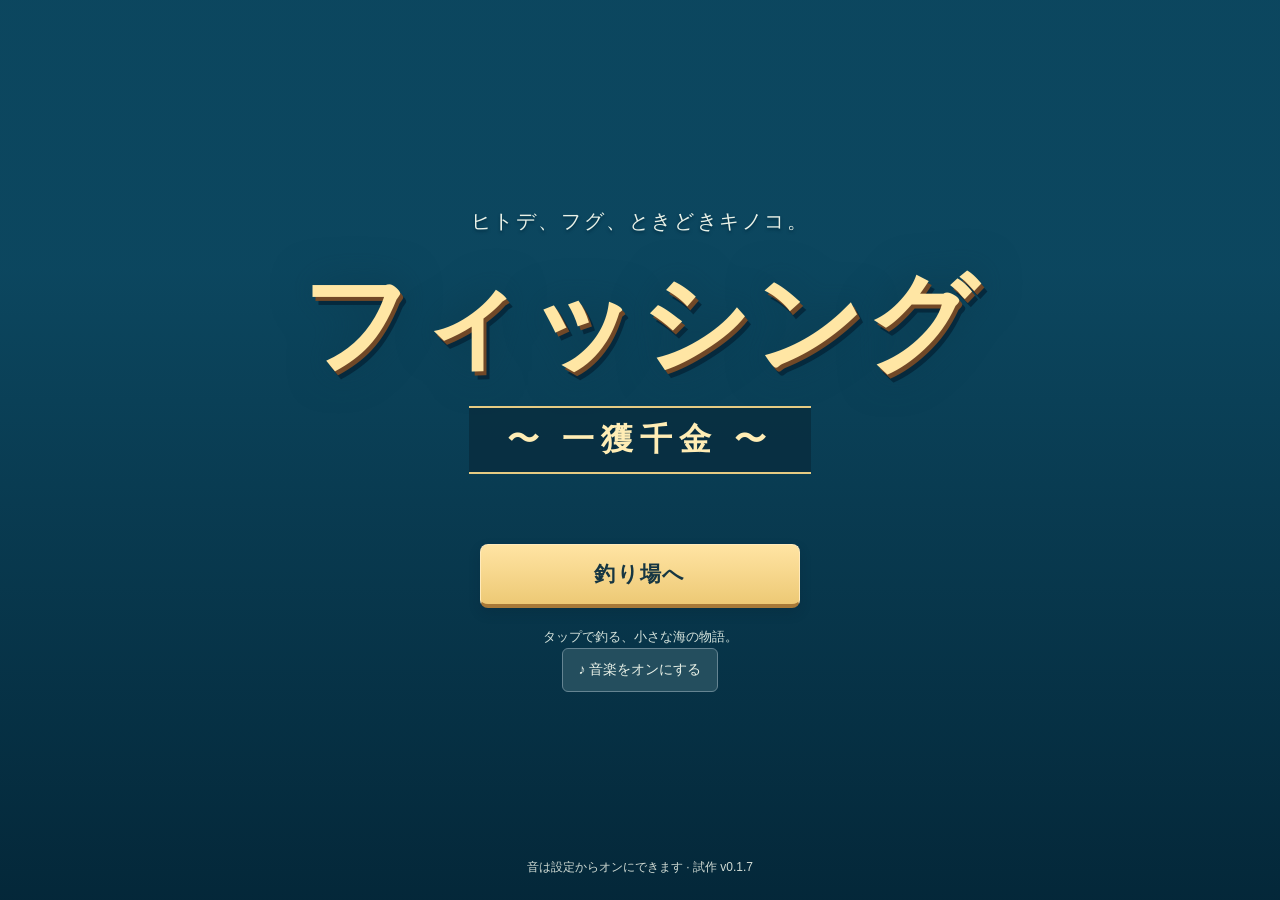
==== index.html @ eb76d80a "Add files via upload" ====
<!doctype html>
<html lang="ja"><head><meta charset="utf-8"><meta name="viewport" content="width=device-width, initial-scale=1, viewport-fit=cover"><meta name="theme-color" content="#082f42"><meta name="description" content="ヒトデ、フグ、ときどきキノコ。隣のおじさんと一獲千金を目指す、のんびりシュールな釣りゲーム。"><title>フィッシング ～一獲千金～</title><link rel="icon" type="image/svg+xml" href="data:image/svg+xml,%3Csvg xmlns='http://www.w3.org/2000/svg' viewBox='0 0 32 32'%3E%3Crect width='32' height='32' rx='7' fill='%23082f42'/%3E%3Cpath d='M16 4v24' stroke='%23fff3ce' stroke-width='2'/%3E%3Ccircle cx='16' cy='16' r='9' fill='%23fff3ce'/%3E%3Cpath d='M7 16a9 9 0 0118 0' fill='%23e86b42'/%3E%3C/svg%3E"><link rel="stylesheet" href="style.css"></head>
<body>
<main class="game">
<header class="topbar"><a class="brand" href="#" id="home" aria-label="タイトルへ">フィッシング <span>〜一獲千金〜</span></a><div class="toptools"><span id="money" class="money">50 <small>G</small></span><button id="sound" class="iconbtn" aria-label="音をオンにする" title="音">♪</button><button id="settings" class="iconbtn" aria-label="設定">⚙</button></div></header>
<div class="gamebody">
<section class="seaside" aria-label="釣り場">
<div class="scene" id="scene">
<img class="harbor" src="assets/harbor.png" alt="穏やかな海と、木の桟橋がある釣り場" fetchpriority="high">
<div class="scene-top"><span class="location">波止場の昼下がり</span><span class="day" id="casts">0 投目</span></div>
<img id="neighbor" class="actor neighbor" alt="隣のおじさん" hidden><img id="player" class="actor player" alt="あなた" hidden>
<svg class="fishing-line" viewBox="0 0 1000 667" aria-hidden="true"><path d="M354 260 Q440 208 557 241" fill="none" stroke="#6b431e" stroke-width="4"/><path id="line" d="M557 241 Q580 340 665 388" fill="none" stroke="#edf4d9" stroke-width="1.3" opacity=".8"/></svg>
<img id="bobber" class="bobber" alt="ウキ" hidden><div id="ripple" class="ripple"></div>
<div class="scene-caption" id="caption">今日も、何かが釣れる。</div>
<div class="black-event" id="black-event" hidden><p>…………</p><img id="black-fish" alt="威圧する黒鯛"><strong>すみません。全部、返します。</strong></div>
</div>
<div class="log-strip"><span class="dot"></span><span id="log" role="status" aria-live="polite">釣り場へようこそ。</span></div>
</section>
<section class="console">
<div class="goal"><div><span class="eyebrow" id="goal-eyebrow">今日のねらい</span><h1 id="goal-title">いつか、謎の金塊。</h1></div><span class="goal-icon" aria-hidden="true">✦</span></div>
<div class="playbox">
<div class="play-info"><span id="phase-label">のんびり、糸を垂らそう。</span><span id="tutorial-badge" class="badge">練習 1 / 3</span></div>
<div class="meter" id="meter" hidden><div id="safe-zone" class="safe-zone"></div><span id="needle" class="needle"></span><span class="meter-label">この帯でタップ</span></div>
<button id="fish" class="fish-btn" disabled>準備中…</button>
<div class="bait-row"><label for="bait">餌</label><select id="bait"><option value="base">基本の餌 · 無料</option><option id="rare-bait-option" value="rare">珍味の餌 · 0個</option></select><span id="rod-label">初心者の竿</span></div>
</div>
<nav class="actions" aria-label="釣り場のメニュー"><button id="talk"><span class="nav-icon">•••</span><span>話す</span><i id="talk-dot" hidden></i></button><button id="shop"><span class="nav-icon">⇄</span><span>売る・買う</span><i id="gold-dot" hidden></i></button><button id="book"><span class="nav-icon">▤</span><span>図鑑 <small id="book-count">0/8</small></span></button></nav>
<div class="friend"><div><span>隣のおじさん</span><strong id="friend-label">顔見知り</strong></div><div class="friend-track"><span id="friend-fill"></span></div><p id="friend-hint">まずは、挨拶してみよう。</p></div>
<div class="pocket"><div><span>手元の釣果</span><strong id="pocket-value">0 G</strong></div><p id="pocket-list">まだ空っぽ。最初の一投を。</p></div>
<footer><span>釣れたら、こまめに売ろう。</span><span id="save-note">この端末に自動保存</span></footer>
</section>
</div>
</main>
<section id="title-screen" class="title-screen"><div class="title-sky"></div><div class="title-content"><p class="title-kicker">ヒトデ、フグ、ときどきキノコ。</p><h2>フィッシング</h2><p class="title-sub">〜 一獲千金 〜</p><div class="title-start"><button id="start" class="fish-btn" disabled>釣り場を準備しています…</button><p>タップで釣る、小さな海の物語。</p><button type="button" id="title-sound" class="small-btn">♪ 音楽をオンにする</button><p id="startup-error" class="startup-error" hidden role="alert"></p></div></div><span class="title-foot">音は設定からオンにできます · 試作 v0.1.7</span></section>
<dialog id="modal"><div class="modal-head"><h2 id="modal-title"></h2><button id="close-modal" class="iconbtn" aria-label="閉じる">×</button></div><div id="modal-body"></div></dialog>
<section id="ending" class="ending" hidden><div class="ending-main"><img id="ending-fish" alt="不思議な魚の横顔"><p>こんな げーむに まじに<br>なっちゃって どうするの</p></div><div class="ending-actions"><small>一獲千金、達成。</small><button id="end-back" class="fish-btn">釣り場にもどる</button><button id="end-title" class="text-button">タイトルへ</button></div></section>
<div id="toast" class="toast" role="status" hidden></div>
<script type="module" src="game-v7.mjs"></script>
</body></html>
---- style.css ----
:root{color-scheme:dark;--ink:#eaf2e8;--muted:#9ab9bf;--sea:#082f42;--deep:#062333;--gold:#f4d785;--line:#426472;--coral:#fbba65;font-family:"Hiragino Kaku Gothic ProN","Yu Gothic",Meiryo,sans-serif;font-size:16px;background:#041d2b;color:var(--ink)}*{box-sizing:border-box}body{margin:0;min-height:100dvh;background:radial-gradient(ellipse at 50% 0,#174b60,#041d2b 75%)}button,select,input{font:inherit}button,select{touch-action:manipulation}button{cursor:pointer;border:0;color:inherit}button:disabled{cursor:default;opacity:.55}button:focus-visible,a:focus-visible,select:focus-visible{outline:3px solid #fbdb87;outline-offset:4px}button:hover:not(:disabled){filter:brightness(1.08)}[hidden]{display:none!important}h1,h2,p{margin:0}img{max-width:100%}.game{max-width:1280px;margin:0 auto;padding:0 24px}.topbar{height:86px;display:flex;align-items:center;justify-content:space-between;border-bottom:1px solid #3b5865;gap:12px}.brand{text-decoration:none;color:var(--gold);font-weight:900;font-size:21px;letter-spacing:.06em}.brand span{font-size:14px;color:var(--muted);margin-left:12px}.toptools{display:flex;align-items:center;gap:8px}.money{font-variant-numeric:tabular-nums;font-weight:800;font-size:24px;color:#ffe4a0;white-space:nowrap;margin-right:12px}.money small{font-size:14px;color:var(--muted)}.iconbtn{background:transparent;min-width:44px;min-height:44px;border:1px solid #41616e;border-radius:8px;font-size:23px;display:grid;place-items:center}.iconbtn[aria-pressed=true]{color:var(--gold);border-color:var(--gold)}.gamebody{display:grid;grid-template-columns:minmax(0,1.5fr) minmax(330px,1fr);gap:32px;margin:36px 0}.seaside{align-self:start;position:sticky;top:24px}.scene{position:relative;aspect-ratio:3/2;overflow:hidden;border-radius:12px;border:1px solid #568697;background:#167b9d;isolation:isolate}.harbor{width:100%;height:100%;object-fit:cover;display:block;image-rendering:pixelated}.scene-top{position:absolute;top:16px;left:16px;right:16px;display:flex;justify-content:space-between;align-items:center;gap:8px;font-size:13px;color:#f6fcf4}.location,.day{padding:8px 12px;background:#073047a8;border-radius:4px;backdrop-filter:blur(5px)}.actor{position:absolute;object-fit:contain;image-rendering:pixelated;z-index:3;height:28%;width:16%;bottom:45%;filter:drop-shadow(1px 3px 0 #10354260)}.neighbor{left:17%;height:27%;bottom:45%}.player{left:28.5%}.fishing-line{position:absolute;inset:0;width:100%;height:100%;z-index:4;pointer-events:none}.bobber{position:absolute;width:2.5%;height:9%;object-fit:contain;left:65.4%;top:54%;z-index:5;image-rendering:pixelated;animation:bob 2.3s ease-in-out infinite}.ripple{position:absolute;left:64.8%;top:62%;width:4%;height:1.4%;border:1px solid #c6f5ea;border-radius:50%;opacity:.8;animation:ripple 2.3s ease-in-out infinite}.scene-caption{position:absolute;bottom:20px;left:50%;transform:translateX(-50%);background:#062b3eac;border:1px solid #c1e1dd50;box-shadow:0 2px 14px #07324440;padding:9px 15px;max-width:92%;white-space:nowrap;border-radius:4px;color:#fffbe7;font-size:14px}.log-strip{display:flex;align-items:center;gap:9px;padding:16px 3px;min-height:54px;color:#bad3d3;font-size:14px;line-height:1.6}.dot{width:5px;height:5px;border-radius:50%;background:var(--gold);flex-shrink:0}.console{min-width:0}.goal{display:flex;align-items:center;justify-content:space-between;margin-bottom:24px}.eyebrow{font-size:12px;letter-spacing:.12em;color:var(--muted)}h1{font-size:26px;line-height:1.5;margin-top:7px;letter-spacing:.03em}.goal-icon{font-size:40px;color:var(--gold);margin-right:6px}.playbox{padding:20px;border:1px solid var(--line);background:#0b3547;border-radius:12px}.play-info{display:flex;justify-content:space-between;align-items:center;gap:6px;margin-bottom:14px;font-size:14px;min-height:25px}.badge{font-size:12px;padding:4px 6px;background:#46615c;color:#faf0c9;border-radius:4px;white-space:nowrap}.fish-btn{width:100%;min-height:64px;padding:12px 18px;color:#163642;background:linear-gradient(#ffe4a3,#edc975);font-weight:900;font-size:21px;border:1px solid #ffeabc;border-bottom:4px solid #a77938;border-radius:8px;letter-spacing:.06em;box-shadow:0 5px 12px #011b2930}.fish-btn:active:not(:disabled){transform:translateY(2px);border-bottom-width:2px}.fish-btn.bite{animation:flash .45s ease-in-out infinite}.bait-row{display:flex;align-items:center;gap:8px;margin-top:14px;color:var(--muted);font-size:12px;flex-wrap:wrap}.bait-row label{font-size:14px}.bait-row select{max-width:100%;flex:1;color:var(--ink);font-size:14px;background:#082b3c;border:1px solid #567482;border-radius:4px;min-height:36px;padding:3px 5px}.bait-row>span{width:100%;text-align:right}.actions{display:grid;grid-template-columns:repeat(3,1fr);gap:10px;margin:16px 0 26px}.actions button{position:relative;background:#103b4e;border:1px solid #3b6071;border-radius:8px;min-height:81px;display:flex;flex-direction:column;align-items:center;justify-content:center;gap:6px;font-size:14px}.nav-icon{font-size:23px;line-height:1;color:#e8d693;height:23px}.actions small{font-size:12px;color:#c4d6d4}.actions i{position:absolute;top:9px;right:9px;width:7px;height:7px;border-radius:50%;background:#ffd680;box-shadow:0 0 9px #ffe07780}.friend>div:first-child,.pocket>div{display:flex;justify-content:space-between;gap:10px;font-size:14px}.friend strong{color:#f0d995;font-weight:500}.friend-track{height:4px;margin-top:12px;background:#244956;border-radius:3px;overflow:hidden}.friend-track span{height:100%;display:block;background:#d4bf7b;transition:width .5s}.friend p{margin-top:9px;color:var(--muted);font-size:13px;line-height:1.6}.pocket{border-top:1px solid #355563;margin-top:23px;padding-top:18px}.pocket strong{color:var(--gold)}.pocket p{color:var(--muted);font-size:14px;margin-top:9px;line-height:1.8}footer{display:flex;flex-direction:column;gap:6px;color:#91abb3;font-size:12px;line-height:1.5;margin-top:28px}.meter{height:50px;position:relative;background:#071e2d;border:1px solid #66838d;border-radius:5px;overflow:hidden;margin-bottom:12px}.safe-zone{position:absolute;height:100%;background:#66a79a;border-left:2px solid #b9edcd;border-right:2px solid #b9edcd}.needle{position:absolute;left:0;top:0;bottom:0;width:5px;background:#fff1c0;box-shadow:0 0 7px #fff9c5}.meter-label{position:absolute;inset:0;display:grid;place-items:center;color:#062c33;font-size:12px;pointer-events:none}.title-screen{position:fixed;inset:0;background:#0d4c65;z-index:20;display:grid;place-items:center;overflow:auto;min-height:100dvh}.title-sky{position:absolute;inset:0;background:linear-gradient(180deg,#04243924 30%,#032435e8 100%),url('assets/harbor.png') center/cover}.title-content{position:relative;text-align:center;max-width:90%;padding:40px 0}.title-kicker{font-size:clamp(14px,2.5vw,20px);text-shadow:0 2px 3px #002f44;letter-spacing:.13em}.title-content h2{font-weight:1000;font-size:clamp(42px,9vw,108px);letter-spacing:.02em;line-height:1.4;margin-top:12px;color:#ffe6a4;text-shadow:3px 4px 0 #714827,6px 8px 0 #05293d,0 0 40px #0b3a4e}.title-sub{display:inline-block;background:#082c3ecc;color:#ffedb5;border-top:2px solid #e6cb83;border-bottom:2px solid #e6cb83;padding:10px 38px;font-weight:800;font-size:clamp(19px,3.5vw,32px);letter-spacing:.22em;margin-top:8px}.title-start{max-width:320px;margin:70px auto 0}.title-start p{font-size:13px;color:#d5e3dc;margin-top:17px;line-height:1.8}.title-foot{position:absolute;bottom:24px;font-size:12px;color:#d2dcd5}.black-event{position:absolute;inset:0;background:#01090ce8;z-index:8;display:flex;align-items:center;justify-content:center;flex-direction:column;padding:20px}.black-event p{font-size:25px;letter-spacing:.3em;color:#f2d19b}.black-event img{width:70%;max-height:55%;object-fit:contain;image-rendering:pixelated;filter:drop-shadow(0 0 20px #b835282f)}.black-event strong{font-size:clamp(12px,2vw,18px);font-weight:400;margin-top:10px;color:#e3dec8}dialog{width:min(640px,calc(100% - 24px));max-height:88dvh;max-height:88vh;border:1px solid #71909b;border-radius:14px;background:#092e40;color:var(--ink);padding:24px;box-shadow:0 24px 120px #000a;overscroll-behavior:contain}dialog::backdrop{background:#011624b8;backdrop-filter:blur(5px)}.modal-head{display:flex;justify-content:space-between;align-items:center;gap:14px;margin-bottom:20px}.modal-head h2{font-size:21px}.modal-head .iconbtn{border:0;font-size:28px}.modal-desc{color:var(--muted);font-size:14px;line-height:1.8;margin-bottom:20px}.dialogue{display:flex;gap:20px;align-items:center;min-height:160px}.dialogue img{width:90px;max-height:140px;object-fit:contain;image-rendering:pixelated}.dialogue .speech{flex:1}.speaker{color:var(--gold);font-size:14px;margin-bottom:12px}.words{font-size:20px;line-height:1.9}.dialogue-footer{display:flex;justify-content:space-between;align-items:center;gap:12px;margin-top:25px}.dialogue-footer small{color:var(--muted);font-size:13px}.small-btn{background:#244e5e;border:1px solid #658492;border-radius:6px;min-height:44px;padding:9px 16px;font-size:14px}.small-btn.gold{color:#092c3b;background:var(--gold);border-color:var(--gold);font-weight:800}.small-btn.danger{border-color:#d17e6d;color:#ffc5a6}.result{text-align:center}.result img{width:145px;height:145px;object-fit:contain;image-rendering:pixelated;display:block;margin:0 auto 12px}.result h3{font-size:25px;color:var(--gold);margin:8px 0}.result p{font-size:15px;line-height:1.8;color:#bfd2d1;margin-bottom:20px}.result .price{font-size:18px;color:var(--gold)}.new-mark{display:inline-block;color:#092e40;background:#a5d9c9;padding:3px 10px;border-radius:3px;font-size:12px}.row-buttons{display:flex;gap:10px;margin-top:18px}.row-buttons>*{flex:1}.row-buttons .fish-btn{font-size:16px;min-height:48px}.tabbar{display:flex;gap:8px;border-bottom:1px solid #426170;margin-bottom:16px;padding-bottom:12px}.tabbar button{background:#21495a;padding:10px 20px;border-radius:5px;font-size:14px}.tabbar button.active{background:var(--gold);color:#0c3443}.item-row{display:flex;align-items:center;gap:12px;border-bottom:1px solid #2c5060;padding:12px 0;flex-wrap:wrap}.item-row img{width:52px;height:52px;object-fit:contain;image-rendering:pixelated}.item-info{flex:1;min-width:100px}.item-info strong{font-size:15px;display:block}.item-info small{display:block;margin-top:5px;color:var(--muted);font-size:12px}.item-row select{background:#163c4b;border:1px solid #6c8590;padding:8px;color:var(--ink);border-radius:4px;max-width:65px}.empty{padding:35px 10px;text-align:center;color:var(--muted);line-height:1.8}.section-label{font-size:14px;color:var(--gold);margin:25px 0 8px}.book-grid{display:grid;grid-template-columns:repeat(2,1fr);gap:12px}.book-card{padding:15px;background:#103949;border:1px solid #3c6472;border-radius:9px;min-width:0}.book-card img{display:block;width:80px;height:80px;object-fit:contain;image-rendering:pixelated;margin:0 auto 12px}.book-card.locked img{filter:brightness(0);opacity:.5}.book-card h3{font-size:15px;margin:0 0 6px;color:#eee2b9}.book-card p{font-size:13px;color:#adc7c9;line-height:1.75}.book-card small{font-size:12px;color:#a0bbc0;display:block;margin-top:8px}.setting-row{display:flex;align-items:center;justify-content:space-between;gap:16px;margin:22px 0}.setting-row label{font-size:16px;line-height:1.6}.setting-row small{display:block;color:var(--muted);font-size:13px;margin-top:5px}.setting-row input{width:23px;height:23px;accent-color:#e7cb7f}.ending{position:fixed;inset:0;background:#000;z-index:40;padding:32px;display:flex;flex-direction:column;align-items:center;justify-content:center;gap:65px}.ending-main{width:min(700px,100%)}.ending-main img{width:140px;height:140px;object-fit:contain;image-rendering:pixelated;margin-bottom:30px}.ending-main p{border:4px solid #e7d18a;color:#e7d18a;font-family:monospace;font-size:clamp(17px,3.4vw,31px);line-height:1.75;padding:20px 24px;box-shadow:0 0 0 2px #564d30;letter-spacing:.03em}.ending-actions{width:min(290px,100%);text-align:center}.ending-actions small{display:block;color:#9e946e;margin-bottom:18px;font-size:14px}.text-button{background:none;color:var(--muted);padding:15px;font-size:14px}.toast{position:fixed;bottom:25px;left:50%;transform:translateX(-50%);width:max-content;max-width:90%;background:#f5e3b4;color:#123747;box-shadow:0 8px 40px #0005;padding:14px 20px;border-radius:7px;z-index:60;font-size:14px;text-align:center;line-height:1.7}.reduce-motion *{animation:none!important;transition:none!important}.bite-scene .bobber{animation:bite .2s infinite}.bite-scene .ripple{border-width:2px;transform:scale(1.5)}@keyframes bob{50%{transform:translateY(3px)}}@keyframes ripple{50%{transform:scaleX(1.3);opacity:.4}}@keyframes bite{50%{transform:translateY(8px)}}@keyframes flash{50%{background:#ffe8af;box-shadow:0 0 20px #ffe19355}}
@media(min-width:1400px){.game{padding-top:30px}.gamebody{margin-top:50px}.console{padding:0 12px}}
@media(max-width:850px){.game{padding:0 16px;max-width:660px}.topbar{height:68px}.brand{font-size:18px}.brand span{display:none}.money{font-size:21px;margin-right:2px}.toptools{gap:5px}.iconbtn{min-width:40px;min-height:40px}.gamebody{display:block;margin:16px 0 25px}.seaside{position:relative;top:auto}.scene{border-radius:9px}.scene-top{top:10px;left:10px;right:10px;font-size:12px}.location,.day{padding:5px 8px}.scene-caption{bottom:12px;font-size:12px;padding:6px 10px}.log-strip{padding:10px 2px;min-height:46px;font-size:13px}.goal{margin:8px 0 16px}.eyebrow{font-size:12px}h1{font-size:22px;margin-top:3px}.goal-icon{font-size:31px}.playbox{padding:16px}.actions{margin-bottom:23px}.friend p{font-size:13px}.title-start{margin-top:70px}.title-content h2{font-size:clamp(35px,10vw,70px)}dialog{padding:20px}.words{font-size:18px}.dialogue{gap:13px}.dialogue img{width:65px}.ending{padding:25px;gap:45px}.ending-main p{padding:17px 15px}.title-foot{bottom:20px}.pocket{margin-top:20px}footer{margin-top:22px}}
@media(prefers-reduced-motion:reduce){*{animation:none!important;transition:none!important}}

.startup-error{white-space:pre-wrap;overflow-wrap:anywhere;background:#391c19;color:#ffdfc9!important;padding:12px;border:1px solid #d79979;border-radius:5px;text-align:left;font-size:13px!important;}

.dialogue-portraits{width:90px;flex-shrink:0}.dialogue-portraits img{display:block;width:100%;height:140px;object-fit:contain}@media(max-width:850px){.dialogue-portraits{width:65px}}
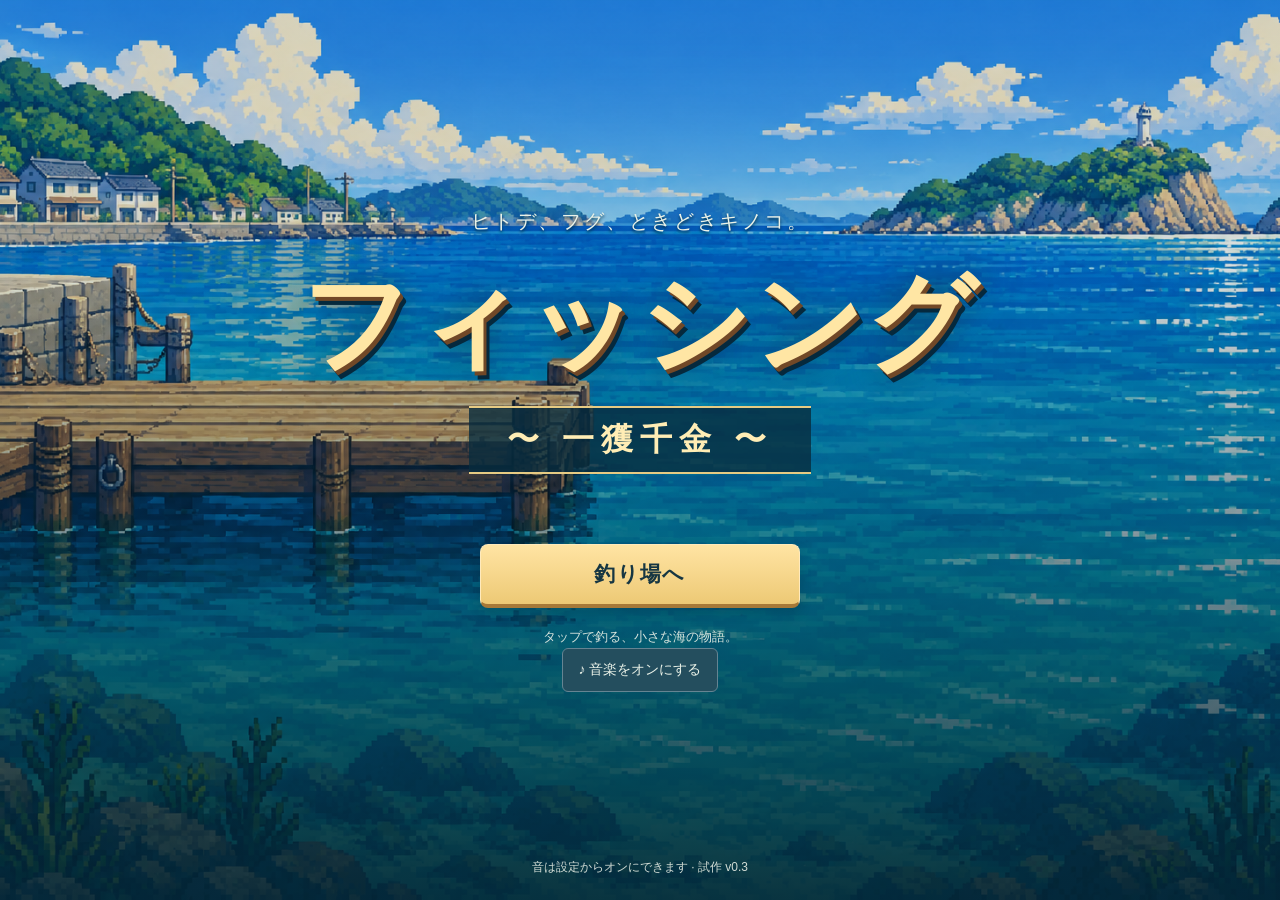
==== commit 04e93c69: "Add files via upload" ====
--- a/index.html
+++ b/index.html
@@ -6,7 +6,7 @@
 <div class="gamebody">
 <section class="seaside" aria-label="釣り場">
 <div class="scene" id="scene">
-<img class="harbor" src="assets/harbor.png" alt="穏やかな海と、木の桟橋がある釣り場" fetchpriority="high">
+<img class="harbor" src="harbor.png" alt="穏やかな海と、木の桟橋がある釣り場" fetchpriority="high">
 <div class="scene-top"><span class="location">波止場の昼下がり</span><span class="day" id="casts">0 投目</span></div>
 <img id="neighbor" class="actor neighbor" alt="隣のおじさん" hidden><img id="player" class="actor player" alt="あなた" hidden>
 <svg class="fishing-line" viewBox="0 0 1000 667" aria-hidden="true"><path d="M354 260 Q440 208 557 241" fill="none" stroke="#6b431e" stroke-width="4"/><path id="line" d="M557 241 Q580 340 665 388" fill="none" stroke="#edf4d9" stroke-width="1.3" opacity=".8"/></svg>
@@ -20,18 +20,19 @@
 <div class="goal"><div><span class="eyebrow" id="goal-eyebrow">今日のねらい</span><h1 id="goal-title">いつか、謎の金塊。</h1></div><span class="goal-icon" aria-hidden="true">✦</span></div>
 <div class="playbox">
 <div class="play-info"><span id="phase-label">のんびり、糸を垂らそう。</span><span id="tutorial-badge" class="badge">練習 1 / 3</span></div>
-<div class="meter" id="meter" hidden><div id="safe-zone" class="safe-zone"></div><span id="needle" class="needle"></span><span class="meter-label">この帯でタップ</span></div>
+<div class="meter" id="meter" hidden><div id="safe-zone" class="safe-zone"></div><div class="crit-zone" aria-hidden="true"></div><span id="needle" class="needle"></span><span class="meter-label">金色ならセンタービタ</span></div>
 <button id="fish" class="fish-btn" disabled>準備中…</button>
 <div class="bait-row"><label for="bait">餌</label><select id="bait"><option value="base">基本の餌 · 無料</option><option id="rare-bait-option" value="rare">珍味の餌 · 0個</option></select><span id="rod-label">初心者の竿</span></div>
 </div>
-<nav class="actions" aria-label="釣り場のメニュー"><button id="talk"><span class="nav-icon">•••</span><span>話す</span><i id="talk-dot" hidden></i></button><button id="shop"><span class="nav-icon">⇄</span><span>売る・買う</span><i id="gold-dot" hidden></i></button><button id="book"><span class="nav-icon">▤</span><span>図鑑 <small id="book-count">0/8</small></span></button></nav>
+<nav class="actions" aria-label="釣り場のメニュー"><button id="talk"><span class="nav-icon">•••</span><span>話す</span><i id="talk-dot" hidden></i></button><button id="shop"><span class="nav-icon">⇄</span><span>売る・買う</span><i id="gold-dot" hidden></i></button><button id="book"><span class="nav-icon">▤</span><span>図鑑 <small id="book-count">0/8</small></span></button><button id="port"><span class="nav-icon">拳</span><span>港の街</span></button></nav>
 <div class="friend"><div><span>隣のおじさん</span><strong id="friend-label">顔見知り</strong></div><div class="friend-track"><span id="friend-fill"></span></div><p id="friend-hint">まずは、挨拶してみよう。</p></div>
 <div class="pocket"><div><span>手元の釣果</span><strong id="pocket-value">0 G</strong></div><p id="pocket-list">まだ空っぽ。最初の一投を。</p></div>
 <footer><span>釣れたら、こまめに売ろう。</span><span id="save-note">この端末に自動保存</span></footer>
 </section>
 </div>
 </main>
-<section id="title-screen" class="title-screen"><div class="title-sky"></div><div class="title-content"><p class="title-kicker">ヒトデ、フグ、ときどきキノコ。</p><h2>フィッシング</h2><p class="title-sub">〜 一獲千金 〜</p><div class="title-start"><button id="start" class="fish-btn" disabled>釣り場を準備しています…</button><p>タップで釣る、小さな海の物語。</p><button type="button" id="title-sound" class="small-btn">♪ 音楽をオンにする</button><p id="startup-error" class="startup-error" hidden role="alert"></p></div></div><span class="title-foot">音は設定からオンにできます · 試作 v0.1.7</span></section>
+<section id="title-screen" class="title-screen"><div class="title-sky"></div><div class="title-content"><p class="title-kicker">ヒトデ、フグ、ときどきキノコ。</p><h2>フィッシング</h2><p class="title-sub">〜 一獲千金 〜</p><div class="title-start"><button id="start" class="fish-btn" disabled>釣り場を準備しています…</button><p>タップで釣る、小さな海の物語。</p><button type="button" id="title-sound" class="small-btn">♪ 音楽をオンにする</button><p id="startup-error" class="startup-error" hidden role="alert"></p></div></div><span class="title-foot">音は設定からオンにできます · 試作 v0.3</span></section>
+<section id="port-action" class="port-action" hidden aria-label="港の街・横スクロールアクション"><div class="port-shell"><div class="port-head"><div><small>港の街 · 試作ステージ</small><h2>釣り場への帰り道</h2></div><button type="button" id="port-close" class="iconbtn" aria-label="港の街を出る">×</button></div><p id="port-status" role="status">← → 移動、ジャンプで避けて、パンチで進もう。</p><div class="port-canvas-wrap"><canvas id="port-canvas" width="960" height="360" aria-label="港の横スクロールステージ"></canvas><div id="port-result" class="port-result" hidden><p id="port-result-text"></p><div class="row-buttons"><button type="button" id="port-retry" class="small-btn gold">もう一度</button><button type="button" id="port-exit" class="small-btn">釣り場へ戻る</button></div></div></div><div class="port-controls" aria-label="アクション操作"><button type="button" id="port-left" aria-label="左へ移動">◀</button><button type="button" id="port-right" aria-label="右へ移動">▶</button><button type="button" id="port-jump">ジャンプ</button><button type="button" id="port-punch">パンチ</button></div><p class="port-help">PC：← → または A D で移動、↑ または W でジャンプ、スペースまたは J でパンチ。</p></div></section>
 <dialog id="modal"><div class="modal-head"><h2 id="modal-title"></h2><button id="close-modal" class="iconbtn" aria-label="閉じる">×</button></div><div id="modal-body"></div></dialog>
 <section id="ending" class="ending" hidden><div class="ending-main"><img id="ending-fish" alt="不思議な魚の横顔"><p>こんな げーむに まじに<br>なっちゃって どうするの</p></div><div class="ending-actions"><small>一獲千金、達成。</small><button id="end-back" class="fish-btn">釣り場にもどる</button><button id="end-title" class="text-button">タイトルへ</button></div></section>
 <div id="toast" class="toast" role="status" hidden></div>
--- a/style.css
+++ b/style.css
@@ -1,4 +1,4 @@
-:root{color-scheme:dark;--ink:#eaf2e8;--muted:#9ab9bf;--sea:#082f42;--deep:#062333;--gold:#f4d785;--line:#426472;--coral:#fbba65;font-family:"Hiragino Kaku Gothic ProN","Yu Gothic",Meiryo,sans-serif;font-size:16px;background:#041d2b;color:var(--ink)}*{box-sizing:border-box}body{margin:0;min-height:100dvh;background:radial-gradient(ellipse at 50% 0,#174b60,#041d2b 75%)}button,select,input{font:inherit}button,select{touch-action:manipulation}button{cursor:pointer;border:0;color:inherit}button:disabled{cursor:default;opacity:.55}button:focus-visible,a:focus-visible,select:focus-visible{outline:3px solid #fbdb87;outline-offset:4px}button:hover:not(:disabled){filter:brightness(1.08)}[hidden]{display:none!important}h1,h2,p{margin:0}img{max-width:100%}.game{max-width:1280px;margin:0 auto;padding:0 24px}.topbar{height:86px;display:flex;align-items:center;justify-content:space-between;border-bottom:1px solid #3b5865;gap:12px}.brand{text-decoration:none;color:var(--gold);font-weight:900;font-size:21px;letter-spacing:.06em}.brand span{font-size:14px;color:var(--muted);margin-left:12px}.toptools{display:flex;align-items:center;gap:8px}.money{font-variant-numeric:tabular-nums;font-weight:800;font-size:24px;color:#ffe4a0;white-space:nowrap;margin-right:12px}.money small{font-size:14px;color:var(--muted)}.iconbtn{background:transparent;min-width:44px;min-height:44px;border:1px solid #41616e;border-radius:8px;font-size:23px;display:grid;place-items:center}.iconbtn[aria-pressed=true]{color:var(--gold);border-color:var(--gold)}.gamebody{display:grid;grid-template-columns:minmax(0,1.5fr) minmax(330px,1fr);gap:32px;margin:36px 0}.seaside{align-self:start;position:sticky;top:24px}.scene{position:relative;aspect-ratio:3/2;overflow:hidden;border-radius:12px;border:1px solid #568697;background:#167b9d;isolation:isolate}.harbor{width:100%;height:100%;object-fit:cover;display:block;image-rendering:pixelated}.scene-top{position:absolute;top:16px;left:16px;right:16px;display:flex;justify-content:space-between;align-items:center;gap:8px;font-size:13px;color:#f6fcf4}.location,.day{padding:8px 12px;background:#073047a8;border-radius:4px;backdrop-filter:blur(5px)}.actor{position:absolute;object-fit:contain;image-rendering:pixelated;z-index:3;height:28%;width:16%;bottom:45%;filter:drop-shadow(1px 3px 0 #10354260)}.neighbor{left:17%;height:27%;bottom:45%}.player{left:28.5%}.fishing-line{position:absolute;inset:0;width:100%;height:100%;z-index:4;pointer-events:none}.bobber{position:absolute;width:2.5%;height:9%;object-fit:contain;left:65.4%;top:54%;z-index:5;image-rendering:pixelated;animation:bob 2.3s ease-in-out infinite}.ripple{position:absolute;left:64.8%;top:62%;width:4%;height:1.4%;border:1px solid #c6f5ea;border-radius:50%;opacity:.8;animation:ripple 2.3s ease-in-out infinite}.scene-caption{position:absolute;bottom:20px;left:50%;transform:translateX(-50%);background:#062b3eac;border:1px solid #c1e1dd50;box-shadow:0 2px 14px #07324440;padding:9px 15px;max-width:92%;white-space:nowrap;border-radius:4px;color:#fffbe7;font-size:14px}.log-strip{display:flex;align-items:center;gap:9px;padding:16px 3px;min-height:54px;color:#bad3d3;font-size:14px;line-height:1.6}.dot{width:5px;height:5px;border-radius:50%;background:var(--gold);flex-shrink:0}.console{min-width:0}.goal{display:flex;align-items:center;justify-content:space-between;margin-bottom:24px}.eyebrow{font-size:12px;letter-spacing:.12em;color:var(--muted)}h1{font-size:26px;line-height:1.5;margin-top:7px;letter-spacing:.03em}.goal-icon{font-size:40px;color:var(--gold);margin-right:6px}.playbox{padding:20px;border:1px solid var(--line);background:#0b3547;border-radius:12px}.play-info{display:flex;justify-content:space-between;align-items:center;gap:6px;margin-bottom:14px;font-size:14px;min-height:25px}.badge{font-size:12px;padding:4px 6px;background:#46615c;color:#faf0c9;border-radius:4px;white-space:nowrap}.fish-btn{width:100%;min-height:64px;padding:12px 18px;color:#163642;background:linear-gradient(#ffe4a3,#edc975);font-weight:900;font-size:21px;border:1px solid #ffeabc;border-bottom:4px solid #a77938;border-radius:8px;letter-spacing:.06em;box-shadow:0 5px 12px #011b2930}.fish-btn:active:not(:disabled){transform:translateY(2px);border-bottom-width:2px}.fish-btn.bite{animation:flash .45s ease-in-out infinite}.bait-row{display:flex;align-items:center;gap:8px;margin-top:14px;color:var(--muted);font-size:12px;flex-wrap:wrap}.bait-row label{font-size:14px}.bait-row select{max-width:100%;flex:1;color:var(--ink);font-size:14px;background:#082b3c;border:1px solid #567482;border-radius:4px;min-height:36px;padding:3px 5px}.bait-row>span{width:100%;text-align:right}.actions{display:grid;grid-template-columns:repeat(3,1fr);gap:10px;margin:16px 0 26px}.actions button{position:relative;background:#103b4e;border:1px solid #3b6071;border-radius:8px;min-height:81px;display:flex;flex-direction:column;align-items:center;justify-content:center;gap:6px;font-size:14px}.nav-icon{font-size:23px;line-height:1;color:#e8d693;height:23px}.actions small{font-size:12px;color:#c4d6d4}.actions i{position:absolute;top:9px;right:9px;width:7px;height:7px;border-radius:50%;background:#ffd680;box-shadow:0 0 9px #ffe07780}.friend>div:first-child,.pocket>div{display:flex;justify-content:space-between;gap:10px;font-size:14px}.friend strong{color:#f0d995;font-weight:500}.friend-track{height:4px;margin-top:12px;background:#244956;border-radius:3px;overflow:hidden}.friend-track span{height:100%;display:block;background:#d4bf7b;transition:width .5s}.friend p{margin-top:9px;color:var(--muted);font-size:13px;line-height:1.6}.pocket{border-top:1px solid #355563;margin-top:23px;padding-top:18px}.pocket strong{color:var(--gold)}.pocket p{color:var(--muted);font-size:14px;margin-top:9px;line-height:1.8}footer{display:flex;flex-direction:column;gap:6px;color:#91abb3;font-size:12px;line-height:1.5;margin-top:28px}.meter{height:50px;position:relative;background:#071e2d;border:1px solid #66838d;border-radius:5px;overflow:hidden;margin-bottom:12px}.safe-zone{position:absolute;height:100%;background:#66a79a;border-left:2px solid #b9edcd;border-right:2px solid #b9edcd}.needle{position:absolute;left:0;top:0;bottom:0;width:5px;background:#fff1c0;box-shadow:0 0 7px #fff9c5}.meter-label{position:absolute;inset:0;display:grid;place-items:center;color:#062c33;font-size:12px;pointer-events:none}.title-screen{position:fixed;inset:0;background:#0d4c65;z-index:20;display:grid;place-items:center;overflow:auto;min-height:100dvh}.title-sky{position:absolute;inset:0;background:linear-gradient(180deg,#04243924 30%,#032435e8 100%),url('assets/harbor.png') center/cover}.title-content{position:relative;text-align:center;max-width:90%;padding:40px 0}.title-kicker{font-size:clamp(14px,2.5vw,20px);text-shadow:0 2px 3px #002f44;letter-spacing:.13em}.title-content h2{font-weight:1000;font-size:clamp(42px,9vw,108px);letter-spacing:.02em;line-height:1.4;margin-top:12px;color:#ffe6a4;text-shadow:3px 4px 0 #714827,6px 8px 0 #05293d,0 0 40px #0b3a4e}.title-sub{display:inline-block;background:#082c3ecc;color:#ffedb5;border-top:2px solid #e6cb83;border-bottom:2px solid #e6cb83;padding:10px 38px;font-weight:800;font-size:clamp(19px,3.5vw,32px);letter-spacing:.22em;margin-top:8px}.title-start{max-width:320px;margin:70px auto 0}.title-start p{font-size:13px;color:#d5e3dc;margin-top:17px;line-height:1.8}.title-foot{position:absolute;bottom:24px;font-size:12px;color:#d2dcd5}.black-event{position:absolute;inset:0;background:#01090ce8;z-index:8;display:flex;align-items:center;justify-content:center;flex-direction:column;padding:20px}.black-event p{font-size:25px;letter-spacing:.3em;color:#f2d19b}.black-event img{width:70%;max-height:55%;object-fit:contain;image-rendering:pixelated;filter:drop-shadow(0 0 20px #b835282f)}.black-event strong{font-size:clamp(12px,2vw,18px);font-weight:400;margin-top:10px;color:#e3dec8}dialog{width:min(640px,calc(100% - 24px));max-height:88dvh;max-height:88vh;border:1px solid #71909b;border-radius:14px;background:#092e40;color:var(--ink);padding:24px;box-shadow:0 24px 120px #000a;overscroll-behavior:contain}dialog::backdrop{background:#011624b8;backdrop-filter:blur(5px)}.modal-head{display:flex;justify-content:space-between;align-items:center;gap:14px;margin-bottom:20px}.modal-head h2{font-size:21px}.modal-head .iconbtn{border:0;font-size:28px}.modal-desc{color:var(--muted);font-size:14px;line-height:1.8;margin-bottom:20px}.dialogue{display:flex;gap:20px;align-items:center;min-height:160px}.dialogue img{width:90px;max-height:140px;object-fit:contain;image-rendering:pixelated}.dialogue .speech{flex:1}.speaker{color:var(--gold);font-size:14px;margin-bottom:12px}.words{font-size:20px;line-height:1.9}.dialogue-footer{display:flex;justify-content:space-between;align-items:center;gap:12px;margin-top:25px}.dialogue-footer small{color:var(--muted);font-size:13px}.small-btn{background:#244e5e;border:1px solid #658492;border-radius:6px;min-height:44px;padding:9px 16px;font-size:14px}.small-btn.gold{color:#092c3b;background:var(--gold);border-color:var(--gold);font-weight:800}.small-btn.danger{border-color:#d17e6d;color:#ffc5a6}.result{text-align:center}.result img{width:145px;height:145px;object-fit:contain;image-rendering:pixelated;display:block;margin:0 auto 12px}.result h3{font-size:25px;color:var(--gold);margin:8px 0}.result p{font-size:15px;line-height:1.8;color:#bfd2d1;margin-bottom:20px}.result .price{font-size:18px;color:var(--gold)}.new-mark{display:inline-block;color:#092e40;background:#a5d9c9;padding:3px 10px;border-radius:3px;font-size:12px}.row-buttons{display:flex;gap:10px;margin-top:18px}.row-buttons>*{flex:1}.row-buttons .fish-btn{font-size:16px;min-height:48px}.tabbar{display:flex;gap:8px;border-bottom:1px solid #426170;margin-bottom:16px;padding-bottom:12px}.tabbar button{background:#21495a;padding:10px 20px;border-radius:5px;font-size:14px}.tabbar button.active{background:var(--gold);color:#0c3443}.item-row{display:flex;align-items:center;gap:12px;border-bottom:1px solid #2c5060;padding:12px 0;flex-wrap:wrap}.item-row img{width:52px;height:52px;object-fit:contain;image-rendering:pixelated}.item-info{flex:1;min-width:100px}.item-info strong{font-size:15px;display:block}.item-info small{display:block;margin-top:5px;color:var(--muted);font-size:12px}.item-row select{background:#163c4b;border:1px solid #6c8590;padding:8px;color:var(--ink);border-radius:4px;max-width:65px}.empty{padding:35px 10px;text-align:center;color:var(--muted);line-height:1.8}.section-label{font-size:14px;color:var(--gold);margin:25px 0 8px}.book-grid{display:grid;grid-template-columns:repeat(2,1fr);gap:12px}.book-card{padding:15px;background:#103949;border:1px solid #3c6472;border-radius:9px;min-width:0}.book-card img{display:block;width:80px;height:80px;object-fit:contain;image-rendering:pixelated;margin:0 auto 12px}.book-card.locked img{filter:brightness(0);opacity:.5}.book-card h3{font-size:15px;margin:0 0 6px;color:#eee2b9}.book-card p{font-size:13px;color:#adc7c9;line-height:1.75}.book-card small{font-size:12px;color:#a0bbc0;display:block;margin-top:8px}.setting-row{display:flex;align-items:center;justify-content:space-between;gap:16px;margin:22px 0}.setting-row label{font-size:16px;line-height:1.6}.setting-row small{display:block;color:var(--muted);font-size:13px;margin-top:5px}.setting-row input{width:23px;height:23px;accent-color:#e7cb7f}.ending{position:fixed;inset:0;background:#000;z-index:40;padding:32px;display:flex;flex-direction:column;align-items:center;justify-content:center;gap:65px}.ending-main{width:min(700px,100%)}.ending-main img{width:140px;height:140px;object-fit:contain;image-rendering:pixelated;margin-bottom:30px}.ending-main p{border:4px solid #e7d18a;color:#e7d18a;font-family:monospace;font-size:clamp(17px,3.4vw,31px);line-height:1.75;padding:20px 24px;box-shadow:0 0 0 2px #564d30;letter-spacing:.03em}.ending-actions{width:min(290px,100%);text-align:center}.ending-actions small{display:block;color:#9e946e;margin-bottom:18px;font-size:14px}.text-button{background:none;color:var(--muted);padding:15px;font-size:14px}.toast{position:fixed;bottom:25px;left:50%;transform:translateX(-50%);width:max-content;max-width:90%;background:#f5e3b4;color:#123747;box-shadow:0 8px 40px #0005;padding:14px 20px;border-radius:7px;z-index:60;font-size:14px;text-align:center;line-height:1.7}.reduce-motion *{animation:none!important;transition:none!important}.bite-scene .bobber{animation:bite .2s infinite}.bite-scene .ripple{border-width:2px;transform:scale(1.5)}@keyframes bob{50%{transform:translateY(3px)}}@keyframes ripple{50%{transform:scaleX(1.3);opacity:.4}}@keyframes bite{50%{transform:translateY(8px)}}@keyframes flash{50%{background:#ffe8af;box-shadow:0 0 20px #ffe19355}}
+:root{color-scheme:dark;--ink:#eaf2e8;--muted:#9ab9bf;--sea:#082f42;--deep:#062333;--gold:#f4d785;--line:#426472;--coral:#fbba65;font-family:"Hiragino Kaku Gothic ProN","Yu Gothic",Meiryo,sans-serif;font-size:16px;background:#041d2b;color:var(--ink)}*{box-sizing:border-box}body{margin:0;min-height:100dvh;background:radial-gradient(ellipse at 50% 0,#174b60,#041d2b 75%)}button,select,input{font:inherit}button,select{touch-action:manipulation}button{cursor:pointer;border:0;color:inherit}button:disabled{cursor:default;opacity:.55}button:focus-visible,a:focus-visible,select:focus-visible{outline:3px solid #fbdb87;outline-offset:4px}button:hover:not(:disabled){filter:brightness(1.08)}[hidden]{display:none!important}h1,h2,p{margin:0}img{max-width:100%}.game{max-width:1280px;margin:0 auto;padding:0 24px}.topbar{height:86px;display:flex;align-items:center;justify-content:space-between;border-bottom:1px solid #3b5865;gap:12px}.brand{text-decoration:none;color:var(--gold);font-weight:900;font-size:21px;letter-spacing:.06em}.brand span{font-size:14px;color:var(--muted);margin-left:12px}.toptools{display:flex;align-items:center;gap:8px}.money{font-variant-numeric:tabular-nums;font-weight:800;font-size:24px;color:#ffe4a0;white-space:nowrap;margin-right:12px}.money small{font-size:14px;color:var(--muted)}.iconbtn{background:transparent;min-width:44px;min-height:44px;border:1px solid #41616e;border-radius:8px;font-size:23px;display:grid;place-items:center}.iconbtn[aria-pressed=true]{color:var(--gold);border-color:var(--gold)}.gamebody{display:grid;grid-template-columns:minmax(0,1.5fr) minmax(330px,1fr);gap:32px;margin:36px 0}.seaside{align-self:start;position:sticky;top:24px}.scene{position:relative;aspect-ratio:3/2;overflow:hidden;border-radius:12px;border:1px solid #568697;background:#167b9d;isolation:isolate}.harbor{width:100%;height:100%;object-fit:cover;display:block;image-rendering:pixelated}.scene-top{position:absolute;top:16px;left:16px;right:16px;display:flex;justify-content:space-between;align-items:center;gap:8px;font-size:13px;color:#f6fcf4}.location,.day{padding:8px 12px;background:#073047a8;border-radius:4px;backdrop-filter:blur(5px)}.actor{position:absolute;object-fit:contain;image-rendering:pixelated;z-index:3;height:28%;width:16%;bottom:45%;filter:drop-shadow(1px 3px 0 #10354260)}.neighbor{left:17%;height:27%;bottom:45%}.player{left:28.5%}.fishing-line{position:absolute;inset:0;width:100%;height:100%;z-index:4;pointer-events:none}.bobber{position:absolute;width:2.5%;height:9%;object-fit:contain;left:65.4%;top:54%;z-index:5;image-rendering:pixelated;animation:bob 2.3s ease-in-out infinite}.ripple{position:absolute;left:64.8%;top:62%;width:4%;height:1.4%;border:1px solid #c6f5ea;border-radius:50%;opacity:.8;animation:ripple 2.3s ease-in-out infinite}.scene-caption{position:absolute;bottom:20px;left:50%;transform:translateX(-50%);background:#062b3eac;border:1px solid #c1e1dd50;box-shadow:0 2px 14px #07324440;padding:9px 15px;max-width:92%;white-space:nowrap;border-radius:4px;color:#fffbe7;font-size:14px}.log-strip{display:flex;align-items:center;gap:9px;padding:16px 3px;min-height:54px;color:#bad3d3;font-size:14px;line-height:1.6}.dot{width:5px;height:5px;border-radius:50%;background:var(--gold);flex-shrink:0}.console{min-width:0}.goal{display:flex;align-items:center;justify-content:space-between;margin-bottom:24px}.eyebrow{font-size:12px;letter-spacing:.12em;color:var(--muted)}h1{font-size:26px;line-height:1.5;margin-top:7px;letter-spacing:.03em}.goal-icon{font-size:40px;color:var(--gold);margin-right:6px}.playbox{padding:20px;border:1px solid var(--line);background:#0b3547;border-radius:12px}.play-info{display:flex;justify-content:space-between;align-items:center;gap:6px;margin-bottom:14px;font-size:14px;min-height:25px}.badge{font-size:12px;padding:4px 6px;background:#46615c;color:#faf0c9;border-radius:4px;white-space:nowrap}.fish-btn{width:100%;min-height:64px;padding:12px 18px;color:#163642;background:linear-gradient(#ffe4a3,#edc975);font-weight:900;font-size:21px;border:1px solid #ffeabc;border-bottom:4px solid #a77938;border-radius:8px;letter-spacing:.06em;box-shadow:0 5px 12px #011b2930}.fish-btn:active:not(:disabled){transform:translateY(2px);border-bottom-width:2px}.fish-btn.bite{animation:flash .45s ease-in-out infinite}.bait-row{display:flex;align-items:center;gap:8px;margin-top:14px;color:var(--muted);font-size:12px;flex-wrap:wrap}.bait-row label{font-size:14px}.bait-row select{max-width:100%;flex:1;color:var(--ink);font-size:14px;background:#082b3c;border:1px solid #567482;border-radius:4px;min-height:36px;padding:3px 5px}.bait-row>span{width:100%;text-align:right}.actions{display:grid;grid-template-columns:repeat(3,1fr);gap:10px;margin:16px 0 26px}.actions button{position:relative;background:#103b4e;border:1px solid #3b6071;border-radius:8px;min-height:81px;display:flex;flex-direction:column;align-items:center;justify-content:center;gap:6px;font-size:14px}.nav-icon{font-size:23px;line-height:1;color:#e8d693;height:23px}.actions small{font-size:12px;color:#c4d6d4}.actions i{position:absolute;top:9px;right:9px;width:7px;height:7px;border-radius:50%;background:#ffd680;box-shadow:0 0 9px #ffe07780}.friend>div:first-child,.pocket>div{display:flex;justify-content:space-between;gap:10px;font-size:14px}.friend strong{color:#f0d995;font-weight:500}.friend-track{height:4px;margin-top:12px;background:#244956;border-radius:3px;overflow:hidden}.friend-track span{height:100%;display:block;background:#d4bf7b;transition:width .5s}.friend p{margin-top:9px;color:var(--muted);font-size:13px;line-height:1.6}.pocket{border-top:1px solid #355563;margin-top:23px;padding-top:18px}.pocket strong{color:var(--gold)}.pocket p{color:var(--muted);font-size:14px;margin-top:9px;line-height:1.8}footer{display:flex;flex-direction:column;gap:6px;color:#91abb3;font-size:12px;line-height:1.5;margin-top:28px}.meter{height:50px;position:relative;background:#071e2d;border:1px solid #66838d;border-radius:5px;overflow:hidden;margin-bottom:12px}.safe-zone{position:absolute;height:100%;background:#66a79a;border-left:2px solid #b9edcd;border-right:2px solid #b9edcd}.needle{position:absolute;left:0;top:0;bottom:0;width:5px;background:#fff1c0;box-shadow:0 0 7px #fff9c5}.meter-label{position:absolute;inset:0;display:grid;place-items:center;color:#062c33;font-size:12px;pointer-events:none}.title-screen{position:fixed;inset:0;background:#0d4c65;z-index:20;display:grid;place-items:center;overflow:auto;min-height:100dvh}.title-sky{position:absolute;inset:0;background:linear-gradient(180deg,#04243924 30%,#032435e8 100%),url('harbor.png') center/cover}.title-content{position:relative;text-align:center;max-width:90%;padding:40px 0}.title-kicker{font-size:clamp(14px,2.5vw,20px);text-shadow:0 2px 3px #002f44;letter-spacing:.13em}.title-content h2{font-weight:1000;font-size:clamp(42px,9vw,108px);letter-spacing:.02em;line-height:1.4;margin-top:12px;color:#ffe6a4;text-shadow:3px 4px 0 #714827,6px 8px 0 #05293d,0 0 40px #0b3a4e}.title-sub{display:inline-block;background:#082c3ecc;color:#ffedb5;border-top:2px solid #e6cb83;border-bottom:2px solid #e6cb83;padding:10px 38px;font-weight:800;font-size:clamp(19px,3.5vw,32px);letter-spacing:.22em;margin-top:8px}.title-start{max-width:320px;margin:70px auto 0}.title-start p{font-size:13px;color:#d5e3dc;margin-top:17px;line-height:1.8}.title-foot{position:absolute;bottom:24px;font-size:12px;color:#d2dcd5}.black-event{position:absolute;inset:0;background:#01090ce8;z-index:8;display:flex;align-items:center;justify-content:center;flex-direction:column;padding:20px}.black-event p{font-size:25px;letter-spacing:.3em;color:#f2d19b}.black-event img{width:70%;max-height:55%;object-fit:contain;image-rendering:pixelated;filter:drop-shadow(0 0 20px #b835282f)}.black-event strong{font-size:clamp(12px,2vw,18px);font-weight:400;margin-top:10px;color:#e3dec8}dialog{width:min(640px,calc(100% - 24px));max-height:88dvh;max-height:88vh;border:1px solid #71909b;border-radius:14px;background:#092e40;color:var(--ink);padding:24px;box-shadow:0 24px 120px #000a;overscroll-behavior:contain}dialog::backdrop{background:#011624b8;backdrop-filter:blur(5px)}.modal-head{display:flex;justify-content:space-between;align-items:center;gap:14px;margin-bottom:20px}.modal-head h2{font-size:21px}.modal-head .iconbtn{border:0;font-size:28px}.modal-desc{color:var(--muted);font-size:14px;line-height:1.8;margin-bottom:20px}.dialogue{display:flex;gap:20px;align-items:center;min-height:160px}.dialogue img{width:90px;max-height:140px;object-fit:contain;image-rendering:pixelated}.dialogue .speech{flex:1}.speaker{color:var(--gold);font-size:14px;margin-bottom:12px}.words{font-size:20px;line-height:1.9}.dialogue-footer{display:flex;justify-content:space-between;align-items:center;gap:12px;margin-top:25px}.dialogue-footer small{color:var(--muted);font-size:13px}.small-btn{background:#244e5e;border:1px solid #658492;border-radius:6px;min-height:44px;padding:9px 16px;font-size:14px}.small-btn.gold{color:#092c3b;background:var(--gold);border-color:var(--gold);font-weight:800}.small-btn.danger{border-color:#d17e6d;color:#ffc5a6}.result{text-align:center}.result img{width:145px;height:145px;object-fit:contain;image-rendering:pixelated;display:block;margin:0 auto 12px}.result h3{font-size:25px;color:var(--gold);margin:8px 0}.result p{font-size:15px;line-height:1.8;color:#bfd2d1;margin-bottom:20px}.result .price{font-size:18px;color:var(--gold)}.new-mark{display:inline-block;color:#092e40;background:#a5d9c9;padding:3px 10px;border-radius:3px;font-size:12px}.row-buttons{display:flex;gap:10px;margin-top:18px}.row-buttons>*{flex:1}.row-buttons .fish-btn{font-size:16px;min-height:48px}.tabbar{display:flex;gap:8px;border-bottom:1px solid #426170;margin-bottom:16px;padding-bottom:12px}.tabbar button{background:#21495a;padding:10px 20px;border-radius:5px;font-size:14px}.tabbar button.active{background:var(--gold);color:#0c3443}.item-row{display:flex;align-items:center;gap:12px;border-bottom:1px solid #2c5060;padding:12px 0;flex-wrap:wrap}.item-row img{width:52px;height:52px;object-fit:contain;image-rendering:pixelated}.item-info{flex:1;min-width:100px}.item-info strong{font-size:15px;display:block}.item-info small{display:block;margin-top:5px;color:var(--muted);font-size:12px}.item-row select{background:#163c4b;border:1px solid #6c8590;padding:8px;color:var(--ink);border-radius:4px;max-width:65px}.empty{padding:35px 10px;text-align:center;color:var(--muted);line-height:1.8}.section-label{font-size:14px;color:var(--gold);margin:25px 0 8px}.book-grid{display:grid;grid-template-columns:repeat(2,1fr);gap:12px}.book-card{padding:15px;background:#103949;border:1px solid #3c6472;border-radius:9px;min-width:0}.book-card img{display:block;width:80px;height:80px;object-fit:contain;image-rendering:pixelated;margin:0 auto 12px}.book-card.locked img{filter:brightness(0);opacity:.5}.book-card h3{font-size:15px;margin:0 0 6px;color:#eee2b9}.book-card p{font-size:13px;color:#adc7c9;line-height:1.75}.book-card small{font-size:12px;color:#a0bbc0;display:block;margin-top:8px}.setting-row{display:flex;align-items:center;justify-content:space-between;gap:16px;margin:22px 0}.setting-row label{font-size:16px;line-height:1.6}.setting-row small{display:block;color:var(--muted);font-size:13px;margin-top:5px}.setting-row input{width:23px;height:23px;accent-color:#e7cb7f}.ending{position:fixed;inset:0;background:#000;z-index:40;padding:32px;display:flex;flex-direction:column;align-items:center;justify-content:center;gap:65px}.ending-main{width:min(700px,100%)}.ending-main img{width:140px;height:140px;object-fit:contain;image-rendering:pixelated;margin-bottom:30px}.ending-main p{border:4px solid #e7d18a;color:#e7d18a;font-family:monospace;font-size:clamp(17px,3.4vw,31px);line-height:1.75;padding:20px 24px;box-shadow:0 0 0 2px #564d30;letter-spacing:.03em}.ending-actions{width:min(290px,100%);text-align:center}.ending-actions small{display:block;color:#9e946e;margin-bottom:18px;font-size:14px}.text-button{background:none;color:var(--muted);padding:15px;font-size:14px}.toast{position:fixed;bottom:25px;left:50%;transform:translateX(-50%);width:max-content;max-width:90%;background:#f5e3b4;color:#123747;box-shadow:0 8px 40px #0005;padding:14px 20px;border-radius:7px;z-index:60;font-size:14px;text-align:center;line-height:1.7}.reduce-motion *{animation:none!important;transition:none!important}.bite-scene .bobber{animation:bite .2s infinite}.bite-scene .ripple{border-width:2px;transform:scale(1.5)}@keyframes bob{50%{transform:translateY(3px)}}@keyframes ripple{50%{transform:scaleX(1.3);opacity:.4}}@keyframes bite{50%{transform:translateY(8px)}}@keyframes flash{50%{background:#ffe8af;box-shadow:0 0 20px #ffe19355}}
 @media(min-width:1400px){.game{padding-top:30px}.gamebody{margin-top:50px}.console{padding:0 12px}}
 @media(max-width:850px){.game{padding:0 16px;max-width:660px}.topbar{height:68px}.brand{font-size:18px}.brand span{display:none}.money{font-size:21px;margin-right:2px}.toptools{gap:5px}.iconbtn{min-width:40px;min-height:40px}.gamebody{display:block;margin:16px 0 25px}.seaside{position:relative;top:auto}.scene{border-radius:9px}.scene-top{top:10px;left:10px;right:10px;font-size:12px}.location,.day{padding:5px 8px}.scene-caption{bottom:12px;font-size:12px;padding:6px 10px}.log-strip{padding:10px 2px;min-height:46px;font-size:13px}.goal{margin:8px 0 16px}.eyebrow{font-size:12px}h1{font-size:22px;margin-top:3px}.goal-icon{font-size:31px}.playbox{padding:16px}.actions{margin-bottom:23px}.friend p{font-size:13px}.title-start{margin-top:70px}.title-content h2{font-size:clamp(35px,10vw,70px)}dialog{padding:20px}.words{font-size:18px}.dialogue{gap:13px}.dialogue img{width:65px}.ending{padding:25px;gap:45px}.ending-main p{padding:17px 15px}.title-foot{bottom:20px}.pocket{margin-top:20px}footer{margin-top:22px}}
 @media(prefers-reduced-motion:reduce){*{animation:none!important;transition:none!important}}
@@ -6,3 +6,7 @@
 .startup-error{white-space:pre-wrap;overflow-wrap:anywhere;background:#391c19;color:#ffdfc9!important;padding:12px;border:1px solid #d79979;border-radius:5px;text-align:left;font-size:13px!important;}
 
 .dialogue-portraits{width:90px;flex-shrink:0}.dialogue-portraits img{display:block;width:100%;height:140px;object-fit:contain}@media(max-width:850px){.dialogue-portraits{width:65px}}
+
+.crit-zone{position:absolute;left:45.5%;top:0;height:100%;width:9%;background:#f7d982;border-left:2px solid #fff0b2;border-right:2px solid #fff0b2;box-shadow:0 0 14px #f7d98288;z-index:1}.needle{z-index:3}.meter-label{z-index:2}.choice-list{display:grid;gap:10px;text-align:left}.choice-list button{width:100%;text-align:left}.black-talk img{width:180px;height:180px}.black-talk h3{font-size:19px;line-height:1.6}.result .new-mark+.new-mark{margin-left:5px}
+
+.actions{grid-template-columns:repeat(4,minmax(0,1fr))}.actions button{min-width:0;padding:7px 2px}.actions button span:last-of-type{white-space:nowrap}.port-action{position:fixed;inset:0;z-index:35;background:#031b28eF;display:flex;align-items:center;justify-content:center;padding:12px;overflow-y:auto}.port-shell{width:min(1100px,100%);background:#0b3144;border:1px solid #7b95a0;border-radius:14px;padding:16px;box-shadow:0 18px 90px #0009}.port-head{display:flex;align-items:center;justify-content:space-between;gap:15px}.port-head h2{font-size:clamp(19px,4vw,28px);color:var(--gold)}.port-head small,.port-help{color:#abc4c8;font-size:12px}.port-head .iconbtn{flex-shrink:0}.port-shell>p{margin:9px 0;line-height:1.6}.port-canvas-wrap{position:relative}.port-canvas-wrap canvas{display:block;width:100%;height:auto;aspect-ratio:8/3;background:#287b93;image-rendering:pixelated;border:2px solid #9bb4b8;border-radius:5px}.port-result{position:absolute;inset:0;background:#052c3fdc;display:flex;flex-direction:column;align-items:center;justify-content:center;text-align:center;padding:12px;gap:15px}.port-result p{font-size:clamp(15px,3vw,24px);font-weight:700;color:var(--gold);line-height:1.6}.port-result .row-buttons{width:min(400px,100%);margin:0}.port-controls{display:grid;grid-template-columns:repeat(4,1fr);gap:9px;margin-top:13px}.port-controls button{background:#22546b;color:#fff1c7;border:1px solid #98b9bd;border-bottom:4px solid #082936;border-radius:9px;min-height:64px;font-weight:800;font-size:16px;touch-action:none;user-select:none}.port-controls button:active{background:#c99662;color:#09293b}.port-help{margin-bottom:0!important}@media(max-width:550px){.actions button{font-size:12px}.port-shell{padding:10px}.port-controls{gap:5px}.port-controls button{font-size:13px;min-height:58px}.port-head h2{font-size:18px}.port-help{font-size:11px!important}}
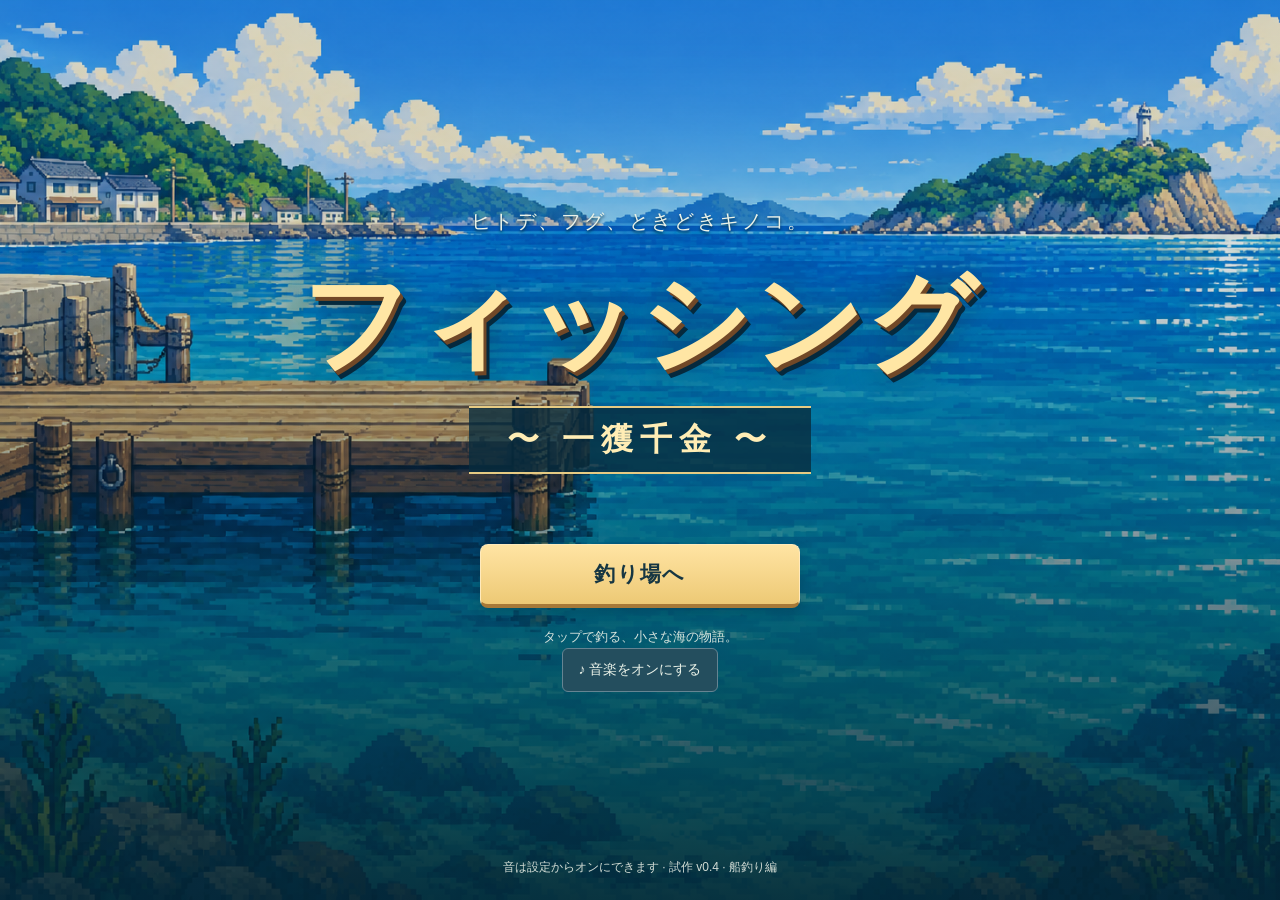
==== commit 2fcdf738: "Add files via upload" ====
--- a/index.html
+++ b/index.html
@@ -7,7 +7,7 @@
 <section class="seaside" aria-label="釣り場">
 <div class="scene" id="scene">
 <img class="harbor" src="harbor.png" alt="穏やかな海と、木の桟橋がある釣り場" fetchpriority="high">
-<div class="scene-top"><span class="location">波止場の昼下がり</span><span class="day" id="casts">0 投目</span></div>
+<div class="sea-boat" aria-hidden="true"><span>🛟 救命胴衣 着用中</span><div class="boat-hull"></div><div class="lifejacket"></div></div><div class="scene-top"><span class="location">波止場の昼下がり</span><span class="day" id="casts">0 投目</span></div>
 <img id="neighbor" class="actor neighbor" alt="隣のおじさん" hidden><img id="player" class="actor player" alt="あなた" hidden>
 <svg class="fishing-line" viewBox="0 0 1000 667" aria-hidden="true"><path d="M354 260 Q440 208 557 241" fill="none" stroke="#6b431e" stroke-width="4"/><path id="line" d="M557 241 Q580 340 665 388" fill="none" stroke="#edf4d9" stroke-width="1.3" opacity=".8"/></svg>
 <img id="bobber" class="bobber" alt="ウキ" hidden><div id="ripple" class="ripple"></div>
@@ -24,17 +24,17 @@
 <button id="fish" class="fish-btn" disabled>準備中…</button>
 <div class="bait-row"><label for="bait">餌</label><select id="bait"><option value="base">基本の餌 · 無料</option><option id="rare-bait-option" value="rare">珍味の餌 · 0個</option></select><span id="rod-label">初心者の竿</span></div>
 </div>
-<nav class="actions" aria-label="釣り場のメニュー"><button id="talk"><span class="nav-icon">•••</span><span>話す</span><i id="talk-dot" hidden></i></button><button id="shop"><span class="nav-icon">⇄</span><span>売る・買う</span><i id="gold-dot" hidden></i></button><button id="book"><span class="nav-icon">▤</span><span>図鑑 <small id="book-count">0/8</small></span></button><button id="port"><span class="nav-icon">拳</span><span>港の街</span></button></nav>
+<nav class="actions" aria-label="釣り場のメニュー"><button id="talk"><span class="nav-icon">•••</span><span>話す</span><i id="talk-dot" hidden></i></button><button id="shop"><span class="nav-icon">⇄</span><span>売る・買う</span><i id="gold-dot" hidden></i></button><button id="book"><span class="nav-icon">▤</span><span>図鑑 <small id="book-count">0/8</small></span></button><button id="port"><span class="nav-icon">拳</span><span>港の街</span></button></nav><button id="voyage" class="small-btn voyage-entry">船の受付</button>
 <div class="friend"><div><span>隣のおじさん</span><strong id="friend-label">顔見知り</strong></div><div class="friend-track"><span id="friend-fill"></span></div><p id="friend-hint">まずは、挨拶してみよう。</p></div>
 <div class="pocket"><div><span>手元の釣果</span><strong id="pocket-value">0 G</strong></div><p id="pocket-list">まだ空っぽ。最初の一投を。</p></div>
 <footer><span>釣れたら、こまめに売ろう。</span><span id="save-note">この端末に自動保存</span></footer>
 </section>
 </div>
 </main>
-<section id="title-screen" class="title-screen"><div class="title-sky"></div><div class="title-content"><p class="title-kicker">ヒトデ、フグ、ときどきキノコ。</p><h2>フィッシング</h2><p class="title-sub">〜 一獲千金 〜</p><div class="title-start"><button id="start" class="fish-btn" disabled>釣り場を準備しています…</button><p>タップで釣る、小さな海の物語。</p><button type="button" id="title-sound" class="small-btn">♪ 音楽をオンにする</button><p id="startup-error" class="startup-error" hidden role="alert"></p></div></div><span class="title-foot">音は設定からオンにできます · 試作 v0.3</span></section>
+<section id="title-screen" class="title-screen"><div class="title-sky"></div><div class="title-content"><p class="title-kicker">ヒトデ、フグ、ときどきキノコ。</p><h2>フィッシング</h2><p class="title-sub">〜 一獲千金 〜</p><div class="title-start"><button id="start" class="fish-btn" disabled>釣り場を準備しています…</button><p>タップで釣る、小さな海の物語。</p><button type="button" id="title-sound" class="small-btn">♪ 音楽をオンにする</button><p id="startup-error" class="startup-error" hidden role="alert"></p></div></div><span class="title-foot">音は設定からオンにできます · 試作 v0.4 · 船釣り編</span></section>
 <section id="port-action" class="port-action" hidden aria-label="港の街・横スクロールアクション"><div class="port-shell"><div class="port-head"><div><small>港の街 · 試作ステージ</small><h2>釣り場への帰り道</h2></div><button type="button" id="port-close" class="iconbtn" aria-label="港の街を出る">×</button></div><p id="port-status" role="status">← → 移動、ジャンプで避けて、パンチで進もう。</p><div class="port-canvas-wrap"><canvas id="port-canvas" width="960" height="360" aria-label="港の横スクロールステージ"></canvas><div id="port-result" class="port-result" hidden><p id="port-result-text"></p><div class="row-buttons"><button type="button" id="port-retry" class="small-btn gold">もう一度</button><button type="button" id="port-exit" class="small-btn">釣り場へ戻る</button></div></div></div><div class="port-controls" aria-label="アクション操作"><button type="button" id="port-left" aria-label="左へ移動">◀</button><button type="button" id="port-right" aria-label="右へ移動">▶</button><button type="button" id="port-jump">ジャンプ</button><button type="button" id="port-punch">パンチ</button></div><p class="port-help">PC：← → または A D で移動、↑ または W でジャンプ、スペースまたは J でパンチ。</p></div></section>
 <dialog id="modal"><div class="modal-head"><h2 id="modal-title"></h2><button id="close-modal" class="iconbtn" aria-label="閉じる">×</button></div><div id="modal-body"></div></dialog>
-<section id="ending" class="ending" hidden><div class="ending-main"><img id="ending-fish" alt="不思議な魚の横顔"><p>こんな げーむに まじに<br>なっちゃって どうするの</p></div><div class="ending-actions"><small>一獲千金、達成。</small><button id="end-back" class="fish-btn">釣り場にもどる</button><button id="end-title" class="text-button">タイトルへ</button></div></section>
+<section id="ending" class="ending" hidden><div class="ending-main"><img id="ending-fish" alt="不思議な魚の横顔"><p>こんな げーむに まじに<br>なっちゃって どうするの</p></div><div class="ending-actions"><small>海の試練、達成。</small><button id="end-back" class="fish-btn">釣り場にもどる</button><button id="end-title" class="text-button">タイトルへ</button></div></section>
 <div id="toast" class="toast" role="status" hidden></div>
 <script type="module" src="game-v7.mjs"></script>
 </body></html>
--- a/style.css
+++ b/style.css
@@ -10,3 +10,5 @@
 .crit-zone{position:absolute;left:45.5%;top:0;height:100%;width:9%;background:#f7d982;border-left:2px solid #fff0b2;border-right:2px solid #fff0b2;box-shadow:0 0 14px #f7d98288;z-index:1}.needle{z-index:3}.meter-label{z-index:2}.choice-list{display:grid;gap:10px;text-align:left}.choice-list button{width:100%;text-align:left}.black-talk img{width:180px;height:180px}.black-talk h3{font-size:19px;line-height:1.6}.result .new-mark+.new-mark{margin-left:5px}
 
 .actions{grid-template-columns:repeat(4,minmax(0,1fr))}.actions button{min-width:0;padding:7px 2px}.actions button span:last-of-type{white-space:nowrap}.port-action{position:fixed;inset:0;z-index:35;background:#031b28eF;display:flex;align-items:center;justify-content:center;padding:12px;overflow-y:auto}.port-shell{width:min(1100px,100%);background:#0b3144;border:1px solid #7b95a0;border-radius:14px;padding:16px;box-shadow:0 18px 90px #0009}.port-head{display:flex;align-items:center;justify-content:space-between;gap:15px}.port-head h2{font-size:clamp(19px,4vw,28px);color:var(--gold)}.port-head small,.port-help{color:#abc4c8;font-size:12px}.port-head .iconbtn{flex-shrink:0}.port-shell>p{margin:9px 0;line-height:1.6}.port-canvas-wrap{position:relative}.port-canvas-wrap canvas{display:block;width:100%;height:auto;aspect-ratio:8/3;background:#287b93;image-rendering:pixelated;border:2px solid #9bb4b8;border-radius:5px}.port-result{position:absolute;inset:0;background:#052c3fdc;display:flex;flex-direction:column;align-items:center;justify-content:center;text-align:center;padding:12px;gap:15px}.port-result p{font-size:clamp(15px,3vw,24px);font-weight:700;color:var(--gold);line-height:1.6}.port-result .row-buttons{width:min(400px,100%);margin:0}.port-controls{display:grid;grid-template-columns:repeat(4,1fr);gap:9px;margin-top:13px}.port-controls button{background:#22546b;color:#fff1c7;border:1px solid #98b9bd;border-bottom:4px solid #082936;border-radius:9px;min-height:64px;font-weight:800;font-size:16px;touch-action:none;user-select:none}.port-controls button:active{background:#c99662;color:#09293b}.port-help{margin-bottom:0!important}@media(max-width:550px){.actions button{font-size:12px}.port-shell{padding:10px}.port-controls{gap:5px}.port-controls button{font-size:13px;min-height:58px}.port-head h2{font-size:18px}.port-help{font-size:11px!important}}
+
+.voyage-entry{width:100%;margin:-8px 0 20px;color:var(--gold)}.voyage-progress{padding:14px;margin-bottom:18px;border:1px solid #688b97;border-radius:8px;line-height:2;color:#ffe3a0}.sea-boat{display:none}.at-sea .scene{background:linear-gradient(#83c6d7 0 30%,#437eaa 30% 35%,#19799a 35% 60%,#0c526f 100%)}.at-sea .harbor{visibility:hidden}.at-sea .sea-boat{display:block;position:absolute;inset:0}.sea-boat>span{position:absolute;right:12px;bottom:55px;color:#ffe8ba;background:#052b3fcc;padding:6px;font-size:12px}.boat-hull{position:absolute;left:6%;top:49%;width:53%;height:25%;background:linear-gradient(#efe0ad 0 18%,#854d31 18% 65%,#4c3430 65%);clip-path:polygon(0 0,100% 0,80% 100%,18% 100%);border-top:7px solid #fcf0ca}.at-sea .neighbor{display:none}.lifejacket{position:absolute;left:30%;top:39%;width:7%;height:12%;background:#f09635;border:3px solid #d3662b;border-radius:6px;z-index:5;pointer-events:none}.at-sea .scene-caption{max-width:95%}
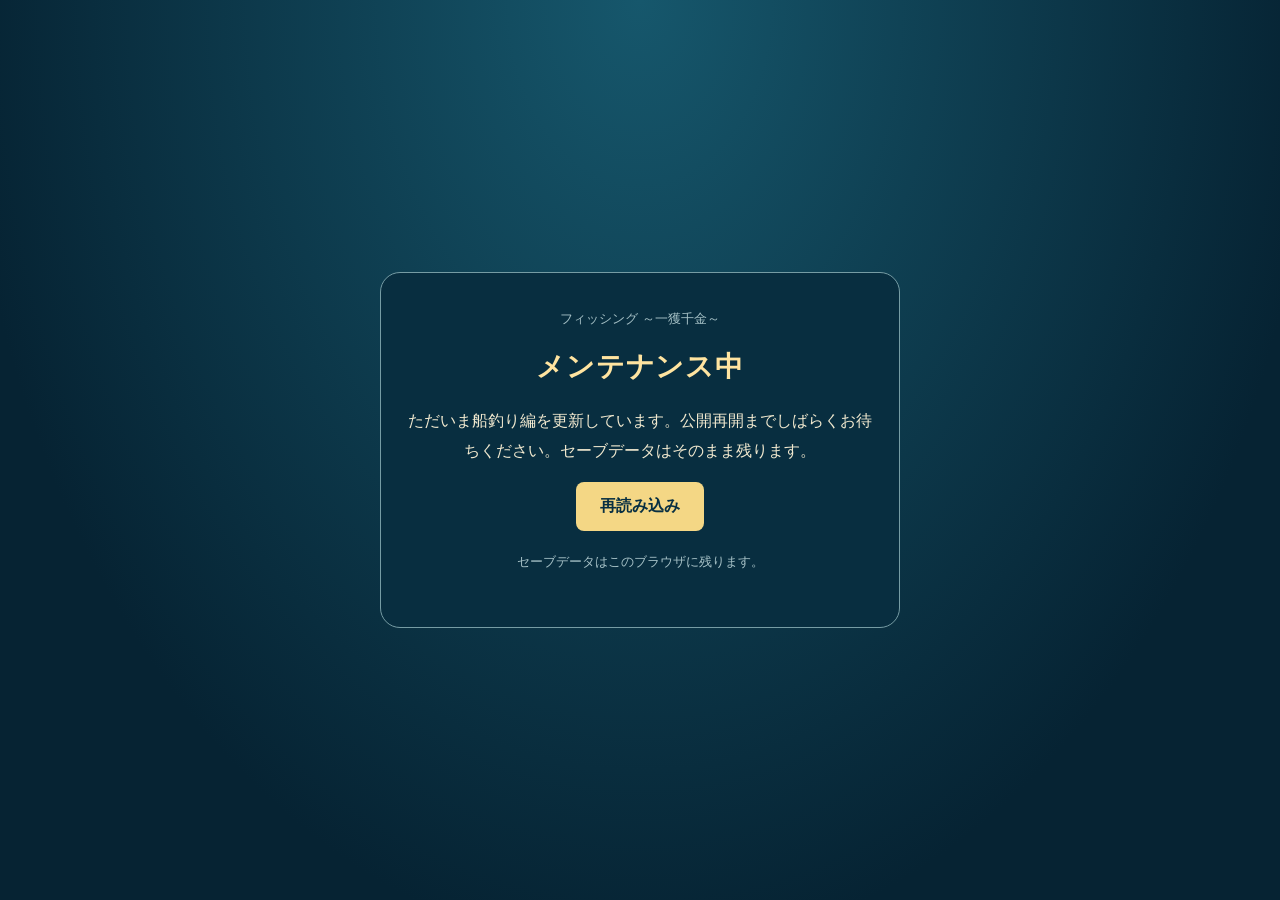
==== commit 56afa91a: "Add files via upload" ====
--- a/index.html
+++ b/index.html
@@ -1,6 +1,6 @@
 <!doctype html>
-<html lang="ja"><head><meta charset="utf-8"><meta name="viewport" content="width=device-width, initial-scale=1, viewport-fit=cover"><meta name="theme-color" content="#082f42"><meta name="description" content="ヒトデ、フグ、ときどきキノコ。隣のおじさんと一獲千金を目指す、のんびりシュールな釣りゲーム。"><title>フィッシング ～一獲千金～</title><link rel="icon" type="image/svg+xml" href="data:image/svg+xml,%3Csvg xmlns='http://www.w3.org/2000/svg' viewBox='0 0 32 32'%3E%3Crect width='32' height='32' rx='7' fill='%23082f42'/%3E%3Cpath d='M16 4v24' stroke='%23fff3ce' stroke-width='2'/%3E%3Ccircle cx='16' cy='16' r='9' fill='%23fff3ce'/%3E%3Cpath d='M7 16a9 9 0 0118 0' fill='%23e86b42'/%3E%3C/svg%3E"><link rel="stylesheet" href="style.css"></head>
-<body>
+<html lang="ja"><head><meta charset="utf-8"><meta name="viewport" content="width=device-width, initial-scale=1, viewport-fit=cover"><meta name="theme-color" content="#082f42"><meta name="description" content="ヒトデ、フグ、ときどきキノコ。隣のおじさんと一獲千金を目指す、のんびりシュールな釣りゲーム。"><title>フィッシング ～一獲千金～</title><link rel="icon" type="image/svg+xml" href="data:image/svg+xml,%3Csvg xmlns='http://www.w3.org/2000/svg' viewBox='0 0 32 32'%3E%3Crect width='32' height='32' rx='7' fill='%23082f42'/%3E%3Cpath d='M16 4v24' stroke='%23fff3ce' stroke-width='2'/%3E%3Ccircle cx='16' cy='16' r='9' fill='%23fff3ce'/%3E%3Cpath d='M7 16a9 9 0 0118 0' fill='%23e86b42'/%3E%3C/svg%3E"><link rel="stylesheet" href="style.css?v=0.4.1"><style>html:not(.game-ready) body>:not(#maintenance-screen):not(script):not(style){visibility:hidden!important;pointer-events:none!important}#maintenance-screen{position:fixed;inset:0;z-index:99999;background:radial-gradient(ellipse at top,#16576c,#062333 75%);color:#f1e9cf;display:flex;align-items:center;justify-content:center;text-align:center;padding:24px;font-family:sans-serif}#maintenance-screen[hidden]{display:none}#maintenance-screen .maintenance-card{max-width:520px;border:1px solid #769ca4;border-radius:20px;padding:36px 24px;background:#082e40}#maintenance-screen h1{font-size:28px;color:#ffe4a0;margin:18px 0}#maintenance-screen p{line-height:1.9;margin:15px 0}#maintenance-screen button{background:#f4d785;color:#082f42;border:0;border-radius:8px;padding:14px 24px;font-weight:bold;font-size:16px;cursor:pointer}#maintenance-screen small{color:#a6c1c6}</style></head>
+<body><section id="maintenance-screen" aria-live="polite"><div class="maintenance-card"><small>フィッシング ～一獲千金～</small><h1 id="maintenance-title">公開状況を確認しています</h1><p id="maintenance-message">少しお待ちください。</p><button type="button" id="maintenance-reload">再読み込み</button><p><small>セーブデータはこのブラウザに残ります。</small></p><noscript>ゲームを遊ぶにはJavaScriptを有効にしてください。</noscript></div></section>
 <main class="game">
 <header class="topbar"><a class="brand" href="#" id="home" aria-label="タイトルへ">フィッシング <span>〜一獲千金〜</span></a><div class="toptools"><span id="money" class="money">50 <small>G</small></span><button id="sound" class="iconbtn" aria-label="音をオンにする" title="音">♪</button><button id="settings" class="iconbtn" aria-label="設定">⚙</button></div></header>
 <div class="gamebody">
@@ -24,17 +24,17 @@
 <button id="fish" class="fish-btn" disabled>準備中…</button>
 <div class="bait-row"><label for="bait">餌</label><select id="bait"><option value="base">基本の餌 · 無料</option><option id="rare-bait-option" value="rare">珍味の餌 · 0個</option></select><span id="rod-label">初心者の竿</span></div>
 </div>
-<nav class="actions" aria-label="釣り場のメニュー"><button id="talk"><span class="nav-icon">•••</span><span>話す</span><i id="talk-dot" hidden></i></button><button id="shop"><span class="nav-icon">⇄</span><span>売る・買う</span><i id="gold-dot" hidden></i></button><button id="book"><span class="nav-icon">▤</span><span>図鑑 <small id="book-count">0/8</small></span></button><button id="port"><span class="nav-icon">拳</span><span>港の街</span></button></nav><button id="voyage" class="small-btn voyage-entry">船の受付</button>
+<nav class="actions" aria-label="釣り場のメニュー"><button id="talk"><span class="nav-icon">•••</span><span>話す</span><i id="talk-dot" hidden></i></button><button id="shop"><span class="nav-icon">⇄</span><span>売る・買う</span><i id="gold-dot" hidden></i></button><button id="book"><span class="nav-icon">▤</span><span>図鑑 <small id="book-count">0/8</small></span></button><button id="port"><span class="nav-icon">拳</span><span>港の街</span></button></nav><button id="voyage" type="button" disabled class="small-btn voyage-entry">船の受付</button>
 <div class="friend"><div><span>隣のおじさん</span><strong id="friend-label">顔見知り</strong></div><div class="friend-track"><span id="friend-fill"></span></div><p id="friend-hint">まずは、挨拶してみよう。</p></div>
 <div class="pocket"><div><span>手元の釣果</span><strong id="pocket-value">0 G</strong></div><p id="pocket-list">まだ空っぽ。最初の一投を。</p></div>
 <footer><span>釣れたら、こまめに売ろう。</span><span id="save-note">この端末に自動保存</span></footer>
 </section>
 </div>
 </main>
-<section id="title-screen" class="title-screen"><div class="title-sky"></div><div class="title-content"><p class="title-kicker">ヒトデ、フグ、ときどきキノコ。</p><h2>フィッシング</h2><p class="title-sub">〜 一獲千金 〜</p><div class="title-start"><button id="start" class="fish-btn" disabled>釣り場を準備しています…</button><p>タップで釣る、小さな海の物語。</p><button type="button" id="title-sound" class="small-btn">♪ 音楽をオンにする</button><p id="startup-error" class="startup-error" hidden role="alert"></p></div></div><span class="title-foot">音は設定からオンにできます · 試作 v0.4 · 船釣り編</span></section>
+<section id="title-screen" class="title-screen"><div class="title-sky"></div><div class="title-content"><p class="title-kicker">ヒトデ、フグ、ときどきキノコ。</p><h2>フィッシング</h2><p class="title-sub">〜 一獲千金 〜</p><div class="title-start"><button id="start" class="fish-btn" disabled>釣り場を準備しています…</button><p>タップで釣る、小さな海の物語。</p><button type="button" id="title-sound" class="small-btn">♪ 音楽をオンにする</button><p id="startup-error" class="startup-error" hidden role="alert"></p></div></div><span class="title-foot">音は設定からオンにできます · 試作 v0.4.1 · 船釣り編</span></section>
 <section id="port-action" class="port-action" hidden aria-label="港の街・横スクロールアクション"><div class="port-shell"><div class="port-head"><div><small>港の街 · 試作ステージ</small><h2>釣り場への帰り道</h2></div><button type="button" id="port-close" class="iconbtn" aria-label="港の街を出る">×</button></div><p id="port-status" role="status">← → 移動、ジャンプで避けて、パンチで進もう。</p><div class="port-canvas-wrap"><canvas id="port-canvas" width="960" height="360" aria-label="港の横スクロールステージ"></canvas><div id="port-result" class="port-result" hidden><p id="port-result-text"></p><div class="row-buttons"><button type="button" id="port-retry" class="small-btn gold">もう一度</button><button type="button" id="port-exit" class="small-btn">釣り場へ戻る</button></div></div></div><div class="port-controls" aria-label="アクション操作"><button type="button" id="port-left" aria-label="左へ移動">◀</button><button type="button" id="port-right" aria-label="右へ移動">▶</button><button type="button" id="port-jump">ジャンプ</button><button type="button" id="port-punch">パンチ</button></div><p class="port-help">PC：← → または A D で移動、↑ または W でジャンプ、スペースまたは J でパンチ。</p></div></section>
 <dialog id="modal"><div class="modal-head"><h2 id="modal-title"></h2><button id="close-modal" class="iconbtn" aria-label="閉じる">×</button></div><div id="modal-body"></div></dialog>
 <section id="ending" class="ending" hidden><div class="ending-main"><img id="ending-fish" alt="不思議な魚の横顔"><p>こんな げーむに まじに<br>なっちゃって どうするの</p></div><div class="ending-actions"><small>海の試練、達成。</small><button id="end-back" class="fish-btn">釣り場にもどる</button><button id="end-title" class="text-button">タイトルへ</button></div></section>
 <div id="toast" class="toast" role="status" hidden></div>
-<script type="module" src="game-v7.mjs"></script>
+<script type="module" src="boot.mjs?v=0.4.1"></script>
 </body></html>
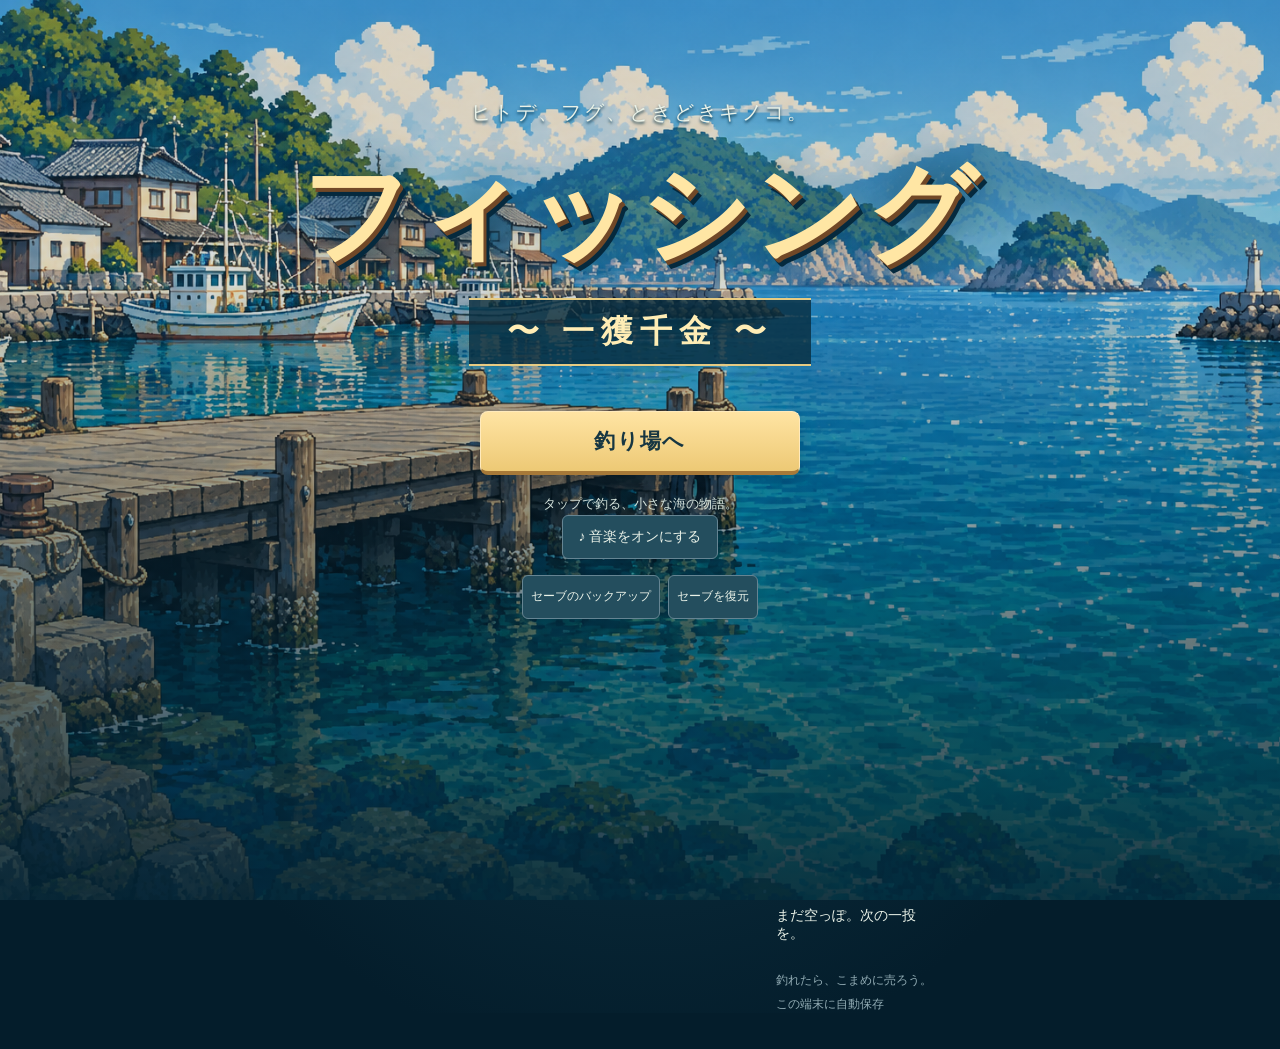
==== commit 5876cf84: "Add files via upload" ====
--- a/index.html
+++ b/index.html
@@ -1,40 +1,57 @@
 <!doctype html>
-<html lang="ja"><head><meta charset="utf-8"><meta name="viewport" content="width=device-width, initial-scale=1, viewport-fit=cover"><meta name="theme-color" content="#082f42"><meta name="description" content="ヒトデ、フグ、ときどきキノコ。隣のおじさんと一獲千金を目指す、のんびりシュールな釣りゲーム。"><title>フィッシング ～一獲千金～</title><link rel="icon" type="image/svg+xml" href="data:image/svg+xml,%3Csvg xmlns='http://www.w3.org/2000/svg' viewBox='0 0 32 32'%3E%3Crect width='32' height='32' rx='7' fill='%23082f42'/%3E%3Cpath d='M16 4v24' stroke='%23fff3ce' stroke-width='2'/%3E%3Ccircle cx='16' cy='16' r='9' fill='%23fff3ce'/%3E%3Cpath d='M7 16a9 9 0 0118 0' fill='%23e86b42'/%3E%3C/svg%3E"><link rel="stylesheet" href="style.css?v=0.4.1"><style>html:not(.game-ready) body>:not(#maintenance-screen):not(script):not(style){visibility:hidden!important;pointer-events:none!important}#maintenance-screen{position:fixed;inset:0;z-index:99999;background:radial-gradient(ellipse at top,#16576c,#062333 75%);color:#f1e9cf;display:flex;align-items:center;justify-content:center;text-align:center;padding:24px;font-family:sans-serif}#maintenance-screen[hidden]{display:none}#maintenance-screen .maintenance-card{max-width:520px;border:1px solid #769ca4;border-radius:20px;padding:36px 24px;background:#082e40}#maintenance-screen h1{font-size:28px;color:#ffe4a0;margin:18px 0}#maintenance-screen p{line-height:1.9;margin:15px 0}#maintenance-screen button{background:#f4d785;color:#082f42;border:0;border-radius:8px;padding:14px 24px;font-weight:bold;font-size:16px;cursor:pointer}#maintenance-screen small{color:#a6c1c6}</style></head>
-<body><section id="maintenance-screen" aria-live="polite"><div class="maintenance-card"><small>フィッシング ～一獲千金～</small><h1 id="maintenance-title">公開状況を確認しています</h1><p id="maintenance-message">少しお待ちください。</p><button type="button" id="maintenance-reload">再読み込み</button><p><small>セーブデータはこのブラウザに残ります。</small></p><noscript>ゲームを遊ぶにはJavaScriptを有効にしてください。</noscript></div></section>
+<html lang="ja"><head><meta charset="utf-8"><meta name="viewport" content="width=device-width, initial-scale=1, viewport-fit=cover"><meta name="theme-color" content="#082f42"><meta name="description" content="ヒトデ、フグ、ときどきキノコ。隣のおじさんと一獲千金を目指す、のんびりシュールな釣りゲーム。"><title>フィッシング ～一獲千金～</title><link rel="icon" type="image/svg+xml" href="data:image/svg+xml,%3Csvg xmlns='http://www.w3.org/2000/svg' viewBox='0 0 32 32'%3E%3Crect width='32' height='32' rx='7' fill='%23082f42'/%3E%3Cpath d='M16 4v24' stroke='%23fff3ce' stroke-width='2'/%3E%3Ccircle cx='16' cy='16' r='9' fill='%23fff3ce'/%3E%3Cpath d='M7 16a9 9 0 0118 0' fill='%23e86b42'/%3E%3C/svg%3E"><link rel="stylesheet" href="fishing-v1-style.css?v=1.0.0"><style>html:not(.game-ready) body>:not(#maintenance-screen):not(script):not(style){visibility:hidden!important;pointer-events:none!important}#maintenance-screen{position:fixed;inset:0;z-index:99999;background:radial-gradient(ellipse at top,#16576c,#062333 75%);color:#f1e9cf;display:flex;align-items:center;justify-content:center;text-align:center;padding:24px;font-family:sans-serif}#maintenance-screen[hidden]{display:none}#maintenance-screen .maintenance-card{max-width:520px;border:1px solid #769ca4;border-radius:20px;padding:36px 24px;background:#082e40}#maintenance-screen h1{font-size:28px;color:#ffe4a0;margin:18px 0}#maintenance-screen p{line-height:1.9;margin:15px 0}#maintenance-screen button{background:#f4d785;color:#082f42;border:0;border-radius:8px;padding:14px 24px;font-weight:bold;font-size:16px;cursor:pointer}#maintenance-screen small{color:#a6c1c6}</style></head>
+<body><section id="maintenance-screen" aria-live="polite"><div class="maintenance-card"><small>フィッシング ～一獲千金～</small><h1 id="maintenance-title">釣り場を準備しています</h1><p id="maintenance-message">少しお待ちください。</p><button type="button" id="maintenance-reload">再読み込み</button><p><small>セーブデータはこのブラウザに残ります。</small></p><noscript>ゲームを遊ぶにはJavaScriptを有効にしてください。</noscript></div></section>
 <main class="game">
 <header class="topbar"><a class="brand" href="#" id="home" aria-label="タイトルへ">フィッシング <span>〜一獲千金〜</span></a><div class="toptools"><span id="money" class="money">50 <small>G</small></span><button id="sound" class="iconbtn" aria-label="音をオンにする" title="音">♪</button><button id="settings" class="iconbtn" aria-label="設定">⚙</button></div></header>
 <div class="gamebody">
 <section class="seaside" aria-label="釣り場">
 <div class="scene" id="scene">
-<img class="harbor" src="harbor.png" alt="穏やかな海と、木の桟橋がある釣り場" fetchpriority="high">
-<div class="sea-boat" aria-hidden="true"><span>🛟 救命胴衣 着用中</span><div class="boat-hull"></div><div class="lifejacket"></div></div><div class="scene-top"><span class="location">波止場の昼下がり</span><span class="day" id="casts">0 投目</span></div>
+<img class="harbor" id="harbor-background" src="fishing-v1-harbor.png" alt="穏やかな海と、木の桟橋がある釣り場" fetchpriority="high">
+<div class="sea-boat" aria-hidden="true"><img id="boat-scene-image" src="fishing-v1-boat_scene.png" alt="沖の岩礁と船"><img id="sea-uncle" class="sea-uncle" alt="" src=""><span>船長とおじさんが同乗 · 救命胴衣着用中</span></div><div class="scene-top"><span class="location">波止場の昼下がり</span><span class="day" id="casts">0 投目</span></div>
 <img id="neighbor" class="actor neighbor" alt="隣のおじさん" hidden><img id="player" class="actor player" alt="あなた" hidden>
-<svg class="fishing-line" viewBox="0 0 1000 667" aria-hidden="true"><path d="M354 260 Q440 208 557 241" fill="none" stroke="#6b431e" stroke-width="4"/><path id="line" d="M557 241 Q580 340 665 388" fill="none" stroke="#edf4d9" stroke-width="1.3" opacity=".8"/></svg>
+<svg class="fishing-line" viewBox="0 0 1000 667" aria-hidden="true"><path id="rod-path" d="M354 260 Q440 208 557 241" fill="none" stroke="#6b431e" stroke-width="4"/><path id="line" d="M557 241 Q580 340 665 388" fill="none" stroke="#edf4d9" stroke-width="1.3" opacity=".8"/></svg>
 <img id="bobber" class="bobber" alt="ウキ" hidden><div id="ripple" class="ripple"></div>
+<button id="story-bubble" class="story-bubble" hidden aria-label="おじさんの新しい話を聞く"><span>！</span> ちょっと、いいかい？</button>
 <div class="scene-caption" id="caption">今日も、何かが釣れる。</div>
-<div class="black-event" id="black-event" hidden><p>…………</p><img id="black-fish" alt="威圧する黒鯛"><strong>すみません。全部、返します。</strong></div>
+<div class="black-event" id="black-event" hidden><p>…………</p><img id="black-fish" alt="威圧する黒鯛"><strong>黒鯛がこちらを見ている。話す？ 海へ戻す？</strong></div>
 </div>
 <div class="log-strip"><span class="dot"></span><span id="log" role="status" aria-live="polite">釣り場へようこそ。</span></div>
 </section>
 <section class="console">
 <div class="goal"><div><span class="eyebrow" id="goal-eyebrow">今日のねらい</span><h1 id="goal-title">いつか、謎の金塊。</h1></div><span class="goal-icon" aria-hidden="true">✦</span></div>
+<button id="story-notice" class="story-notice" hidden><strong id="story-notice-title"></strong><span id="story-notice-detail"></span></button>
 <div class="playbox">
 <div class="play-info"><span id="phase-label">のんびり、糸を垂らそう。</span><span id="tutorial-badge" class="badge">練習 1 / 3</span></div>
-<div class="meter" id="meter" hidden><div id="safe-zone" class="safe-zone"></div><div class="crit-zone" aria-hidden="true"></div><span id="needle" class="needle"></span><span class="meter-label">金色ならセンタービタ</span></div>
+<div class="meter" id="meter" hidden><div id="safe-zone" class="safe-zone"></div><div id="critical-zone" class="crit-zone" aria-hidden="true"></div><span id="needle" class="needle"></span><span class="meter-label">中央の金色でクリティカル</span></div>
 <button id="fish" class="fish-btn" disabled>準備中…</button>
-<div class="bait-row"><label for="bait">餌</label><select id="bait"><option value="base">基本の餌 · 無料</option><option id="rare-bait-option" value="rare">珍味の餌 · 0個</option></select><span id="rod-label">初心者の竿</span></div>
+<div class="bait-row"><label for="bait">餌</label><select id="bait"><option value="base">基本の餌 · 無料</option><option id="krill-bait-option" value="krill">オキアミ</option><option id="pork_fat-bait-option" value="pork_fat">豚の脂身</option><option id="sage-bait-option" value="sage" hidden>賢者の餌</option><option id="live-bait-option" value="live_aji">生きたアジ · 0匹</option><option id="rare-bait-option" value="rare">珍味の餌 · 0個</option></select><span id="rod-label">初心者の竿</span></div>
 </div>
-<nav class="actions" aria-label="釣り場のメニュー"><button id="talk"><span class="nav-icon">•••</span><span>話す</span><i id="talk-dot" hidden></i></button><button id="shop"><span class="nav-icon">⇄</span><span>売る・買う</span><i id="gold-dot" hidden></i></button><button id="book"><span class="nav-icon">▤</span><span>図鑑 <small id="book-count">0/8</small></span></button><button id="port"><span class="nav-icon">拳</span><span>港の街</span></button></nav><button id="voyage" type="button" disabled class="small-btn voyage-entry">船の受付</button>
-<div class="friend"><div><span>隣のおじさん</span><strong id="friend-label">顔見知り</strong></div><div class="friend-track"><span id="friend-fill"></span></div><p id="friend-hint">まずは、挨拶してみよう。</p></div>
-<div class="pocket"><div><span>手元の釣果</span><strong id="pocket-value">0 G</strong></div><p id="pocket-list">まだ空っぽ。最初の一投を。</p></div>
+<button id="menu-open" class="small-btn menu-open" aria-label="釣り場のメニューを開く">メニュー · 仲間／会話／記録</button><div id="menu-panel">
+<nav class="actions" aria-label="釣り場のメニュー"><button id="talk" hidden><span class="nav-icon">•••</span><span id="talk-label">話す</span><i id="talk-dot" hidden></i></button><button id="shop"><span class="nav-icon">⇄</span><span>売る</span><i id="gold-dot" hidden></i></button><button id="buy-shop"><span class="nav-icon">＋</span><span>買う</span></button><button id="book"><span class="nav-icon">▤</span><span>図鑑 <small id="book-count">0/8</small></span></button><button id="port"><span class="nav-icon">拳</span><span>港の街</span></button></nav><button id="reef-entry" hidden class="small-btn gold voyage-entry">岩礁を調べる · 金塊の噂の先へ</button><button id="voyage" type="button" disabled class="small-btn voyage-entry">船の受付</button>
+<div class="utility-row"><button id="home-stock" class="small-btn">家の保管箱</button><button id="save-menu" class="small-btn">セーブのバックアップ</button></div><div class="friend"><div><span id="friend-person">隣のおじさん</span><strong id="friend-label">顔見知り</strong></div><div class="friend-track"><span id="friend-fill"></span></div><p id="friend-hint">まずは、挨拶してみよう。</p></div>
+<div class="pocket"><div><span>手元の釣果</span><strong id="pocket-value">0 G</strong></div><div id="pocket-list">まだ空っぽ。最初の一投を。</div></div>
 <footer><span>釣れたら、こまめに売ろう。</span><span id="save-note">この端末に自動保存</span></footer>
+</div>
 </section>
 </div>
 </main>
-<section id="title-screen" class="title-screen"><div class="title-sky"></div><div class="title-content"><p class="title-kicker">ヒトデ、フグ、ときどきキノコ。</p><h2>フィッシング</h2><p class="title-sub">〜 一獲千金 〜</p><div class="title-start"><button id="start" class="fish-btn" disabled>釣り場を準備しています…</button><p>タップで釣る、小さな海の物語。</p><button type="button" id="title-sound" class="small-btn">♪ 音楽をオンにする</button><p id="startup-error" class="startup-error" hidden role="alert"></p></div></div><span class="title-foot">音は設定からオンにできます · 試作 v0.4.1 · 船釣り編</span></section>
-<section id="port-action" class="port-action" hidden aria-label="港の街・横スクロールアクション"><div class="port-shell"><div class="port-head"><div><small>港の街 · 試作ステージ</small><h2>釣り場への帰り道</h2></div><button type="button" id="port-close" class="iconbtn" aria-label="港の街を出る">×</button></div><p id="port-status" role="status">← → 移動、ジャンプで避けて、パンチで進もう。</p><div class="port-canvas-wrap"><canvas id="port-canvas" width="960" height="360" aria-label="港の横スクロールステージ"></canvas><div id="port-result" class="port-result" hidden><p id="port-result-text"></p><div class="row-buttons"><button type="button" id="port-retry" class="small-btn gold">もう一度</button><button type="button" id="port-exit" class="small-btn">釣り場へ戻る</button></div></div></div><div class="port-controls" aria-label="アクション操作"><button type="button" id="port-left" aria-label="左へ移動">◀</button><button type="button" id="port-right" aria-label="右へ移動">▶</button><button type="button" id="port-jump">ジャンプ</button><button type="button" id="port-punch">パンチ</button></div><p class="port-help">PC：← → または A D で移動、↑ または W でジャンプ、スペースまたは J でパンチ。</p></div></section>
-<dialog id="modal"><div class="modal-head"><h2 id="modal-title"></h2><button id="close-modal" class="iconbtn" aria-label="閉じる">×</button></div><div id="modal-body"></div></dialog>
-<section id="ending" class="ending" hidden><div class="ending-main"><img id="ending-fish" alt="不思議な魚の横顔"><p>こんな げーむに まじに<br>なっちゃって どうするの</p></div><div class="ending-actions"><small>海の試練、達成。</small><button id="end-back" class="fish-btn">釣り場にもどる</button><button id="end-title" class="text-button">タイトルへ</button></div></section>
+<section id="title-screen" class="title-screen"><div class="title-sky"></div><div class="title-content"><p class="title-kicker">ヒトデ、フグ、ときどきキノコ。</p><h2>フィッシング</h2><p class="title-sub">〜 一獲千金 〜</p><div class="title-start"><button id="start" class="fish-btn" disabled>釣り場を準備しています…</button><p>タップで釣る、小さな海の物語。</p><button type="button" id="title-sound" class="small-btn">♪ 音楽をオンにする</button><div class="title-save-buttons"><button id="title-backup" class="small-btn">セーブのバックアップ</button><button id="title-restore" class="small-btn">セーブを復元</button></div><p id="startup-error" class="startup-error" hidden role="alert"></p></div></div><span class="title-foot">音は設定からオンにできます · テスト版 v0.7.5 · 記録は本番と別</span></section>
+<section id="port-action" class="port-action" hidden aria-label="港の裏通り・船長を探す短いアクション"><div class="port-shell"><div class="port-head"><div><small>金塊の噂を追って</small><h2>港の裏通り</h2></div><button type="button" id="port-close" class="iconbtn" aria-label="港の街を出る">×</button></div><p id="port-status" role="status">← → 移動、ジャンプで避けて、パンチで進もう。</p><div class="port-canvas-wrap"><canvas id="port-canvas" width="960" height="360" aria-label="港の横スクロールステージ"></canvas><div id="port-story" class="port-story" hidden><small id="port-story-chapter"></small><h3 id="port-story-title"></h3><p id="port-story-body"></p><button id="port-story-next" class="small-btn gold">先へ進む</button></div><div id="port-result" class="port-result" hidden><p id="port-result-text"></p><div class="row-buttons"><button type="button" id="port-retry" class="small-btn gold">もう一度</button><button type="button" id="port-exit" class="small-btn">釣り場へ戻る</button></div></div></div><div class="port-controls" aria-label="アクション操作"><button type="button" id="port-left" aria-label="左へ移動">◀</button><button type="button" id="port-right" aria-label="右へ移動">▶</button><button type="button" id="port-jump">ジャンプ</button><button type="button" id="port-punch">パンチ</button></div><p class="port-help"><span class="port-orientation-tip">横持ちなら両手で操作しやすくなります。縦持ちでも遊べます。</span><span>PC：← → 移動、↑ ジャンプ、スペース パンチ。</span></p></div></section>
+<dialog id="modal"><div class="modal-head"><h2 id="modal-title"></h2><button id="close-modal" class="iconbtn" aria-label="閉じる">×</button></div><div id="modal-body"></div><div id="modal-feedback" class="modal-feedback" role="status" aria-live="polite" hidden></div></dialog>
+<section id="ending" class="ending" hidden><div class="ending-main"><img id="ending-fish" alt="不思議な魚の横顔"><p>こんな げーむに まじに<br>なっちゃって どうするの</p></div><div class="ending-actions"><small>一獲千金、達成！ 金塊を釣った。ひとまず、おしまい？</small><button id="end-back" class="fish-btn">……波の音がする</button><button id="end-title" class="text-button">タイトルへ</button></div></section>
+<section id="true-ending" class="true-ending" hidden aria-label="真のエンディング">
+ <img id="true-ending-art" class="true-ending-art" src="fishing-v1-true_ending.png" alt="夕暮れの港。おじさんが出迎え、船が戻ってきた">
+ <div class="true-ending-shade"></div>
+ <div class="true-ending-head"><small>フィッシング ～一獲千金～</small><h2>明日も、この港で</h2></div>
+ <div id="ending-story" class="ending-story"><p>ヒトデ、ボールペン、海ぶどう。<br>しょうもない釣果を笑ううちに、<br>この港に、顔見知りが増えていた。</p><p>金塊の噂を追って、遠くまで来た。<br>帰りの船では、明日の釣りの話をした。</p><p>おじさん「また、隣で釣ろう」<br>あなた「ええ。次は何が釣れるでしょうね」</p><button id="ending-to-credits" class="small-btn gold">港の灯りを眺める · スタッフロールへ</button></div><div id="credits-window" class="true-credits-window" aria-label="スタッフロール"><div id="true-credits-track" class="true-credits-track">
+  <p class="ending-prologue">魚を釣りに、この港へ来た。いつしか、金塊の噂を追っていた。<br>ヒトデを釣り、海ぶどうに出会い、沖で本当の魚釣りを知った。<br>裏通りの噂を越え、船長と岩礁へ。<br>金塊も釣った。それでも、明日もまた釣りに来たい。</p>
+  <p class="ending-dialogue">おじさん「明日も、隣を空けておくよ」<br>あなた「……また、話しに来ます」</p>
+  <p class="credits-label">STAFF</p><p class="credits-name">制作<br><strong>葡萄🍇（budou）</strong></p>
+  <p class="credits-label">SPECIAL THANKS</p><p class="credits-name"><strong>Xのフォロワーの皆様</strong></p>
+  <p class="ending-coda">そして、この港で釣り糸を垂らしたあなたへ。<br>海は、明日もここにある。</p><p class="credits-fin">THE END</p>
+ </div></div>
+ <div id="credits-controls" class="true-ending-controls"><button id="true-replay" class="small-btn">ロールを最初から</button><button id="credits-skip" class="small-btn">ロールを見終える</button><button id="true-continue" class="small-btn gold">釣りを続ける</button><button id="true-title" class="small-btn">タイトルへ</button></div>
+</section>
 <div id="toast" class="toast" role="status" hidden></div>
-<script type="module" src="boot.mjs?v=0.4.1"></script>
+<script type="module" src="fishing-v1-boot.mjs?v=1.0.0"></script>
 </body></html>
--- a/fishing-v1-style.css
+++ b/fishing-v1-style.css
@@ -0,0 +1,149 @@
+:root{color-scheme:dark;--ink:#eaf2e8;--muted:#9ab9bf;--sea:#082f42;--deep:#062333;--gold:#f4d785;--line:#426472;--coral:#fbba65;font-family:"Hiragino Kaku Gothic ProN","Yu Gothic",Meiryo,sans-serif;font-size:16px;background:#041d2b;color:var(--ink)}*{box-sizing:border-box}body{margin:0;min-height:100dvh;background:radial-gradient(ellipse at 50% 0,#174b60,#041d2b 75%)}button,select,input{font:inherit}button,select{touch-action:manipulation}button{cursor:pointer;border:0;color:inherit}button:disabled{cursor:default;opacity:.55}button:focus-visible,a:focus-visible,select:focus-visible{outline:3px solid #fbdb87;outline-offset:4px}button:hover:not(:disabled){filter:brightness(1.08)}[hidden]{display:none!important}h1,h2,p{margin:0}img{max-width:100%}.game{max-width:1280px;margin:0 auto;padding:0 24px}.topbar{height:86px;display:flex;align-items:center;justify-content:space-between;border-bottom:1px solid #3b5865;gap:12px}.brand{text-decoration:none;color:var(--gold);font-weight:900;font-size:21px;letter-spacing:.06em}.brand span{font-size:14px;color:var(--muted);margin-left:12px}.toptools{display:flex;align-items:center;gap:8px}.money{font-variant-numeric:tabular-nums;font-weight:800;font-size:24px;color:#ffe4a0;white-space:nowrap;margin-right:12px}.money small{font-size:14px;color:var(--muted)}.iconbtn{background:transparent;min-width:44px;min-height:44px;border:1px solid #41616e;border-radius:8px;font-size:23px;display:grid;place-items:center}.iconbtn[aria-pressed=true]{color:var(--gold);border-color:var(--gold)}.gamebody{display:grid;grid-template-columns:minmax(0,1.5fr) minmax(330px,1fr);gap:32px;margin:36px 0}.seaside{align-self:start;position:sticky;top:24px}.scene{position:relative;aspect-ratio:3/2;overflow:hidden;border-radius:12px;border:1px solid #568697;background:#167b9d;isolation:isolate}.harbor{width:100%;height:100%;object-fit:cover;display:block;image-rendering:pixelated}.scene-top{position:absolute;top:16px;left:16px;right:16px;display:flex;justify-content:space-between;align-items:center;gap:8px;font-size:13px;color:#f6fcf4}.location,.day{padding:8px 12px;background:#073047a8;border-radius:4px;backdrop-filter:blur(5px)}.actor{position:absolute;object-fit:contain;image-rendering:pixelated;z-index:3;height:28%;width:16%;bottom:45%;filter:drop-shadow(1px 3px 0 #10354260)}.neighbor{left:17%;height:27%;bottom:45%}.player{left:28.5%}.fishing-line{position:absolute;inset:0;width:100%;height:100%;z-index:4;pointer-events:none}.bobber{position:absolute;width:2.5%;height:9%;object-fit:contain;left:65.4%;top:54%;z-index:5;image-rendering:pixelated;animation:bob 2.3s ease-in-out infinite}.ripple{position:absolute;left:64.8%;top:62%;width:4%;height:1.4%;border:1px solid #c6f5ea;border-radius:50%;opacity:.8;animation:ripple 2.3s ease-in-out infinite}.scene-caption{position:absolute;bottom:20px;left:50%;transform:translateX(-50%);background:#062b3eac;border:1px solid #c1e1dd50;box-shadow:0 2px 14px #07324440;padding:9px 15px;max-width:92%;white-space:nowrap;border-radius:4px;color:#fffbe7;font-size:14px}.log-strip{display:flex;align-items:center;gap:9px;padding:16px 3px;min-height:54px;color:#bad3d3;font-size:14px;line-height:1.6}.dot{width:5px;height:5px;border-radius:50%;background:var(--gold);flex-shrink:0}.console{min-width:0}.goal{display:flex;align-items:center;justify-content:space-between;margin-bottom:24px}.eyebrow{font-size:12px;letter-spacing:.12em;color:var(--muted)}h1{font-size:26px;line-height:1.5;margin-top:7px;letter-spacing:.03em}.goal-icon{font-size:40px;color:var(--gold);margin-right:6px}.playbox{padding:20px;border:1px solid var(--line);background:#0b3547;border-radius:12px}.play-info{display:flex;justify-content:space-between;align-items:center;gap:6px;margin-bottom:14px;font-size:14px;min-height:25px}.badge{font-size:12px;padding:4px 6px;background:#46615c;color:#faf0c9;border-radius:4px;white-space:nowrap}.fish-btn{width:100%;min-height:64px;padding:12px 18px;color:#163642;background:linear-gradient(#ffe4a3,#edc975);font-weight:900;font-size:21px;border:1px solid #ffeabc;border-bottom:4px solid #a77938;border-radius:8px;letter-spacing:.06em;box-shadow:0 5px 12px #011b2930}.fish-btn:active:not(:disabled){transform:translateY(2px);border-bottom-width:2px}.fish-btn.bite{animation:flash .45s ease-in-out infinite}.bait-row{display:flex;align-items:center;gap:8px;margin-top:14px;color:var(--muted);font-size:12px;flex-wrap:wrap}.bait-row label{font-size:14px}.bait-row select{max-width:100%;flex:1;color:var(--ink);font-size:14px;background:#082b3c;border:1px solid #567482;border-radius:4px;min-height:36px;padding:3px 5px}.bait-row>span{width:100%;text-align:right}.actions{display:grid;grid-template-columns:repeat(3,1fr);gap:10px;margin:16px 0 26px}.actions button{position:relative;background:#103b4e;border:1px solid #3b6071;border-radius:8px;min-height:81px;display:flex;flex-direction:column;align-items:center;justify-content:center;gap:6px;font-size:14px}.nav-icon{font-size:23px;line-height:1;color:#e8d693;height:23px}.actions small{font-size:12px;color:#c4d6d4}.actions i{position:absolute;top:9px;right:9px;width:7px;height:7px;border-radius:50%;background:#ffd680;box-shadow:0 0 9px #ffe07780}.friend>div:first-child,.pocket>div{display:flex;justify-content:space-between;gap:10px;font-size:14px}.friend strong{color:#f0d995;font-weight:500}.friend-track{height:4px;margin-top:12px;background:#244956;border-radius:3px;overflow:hidden}.friend-track span{height:100%;display:block;background:#d4bf7b;transition:width .5s}.friend p{margin-top:9px;color:var(--muted);font-size:13px;line-height:1.6}.pocket{border-top:1px solid #355563;margin-top:23px;padding-top:18px}.pocket strong{color:var(--gold)}.pocket p{color:var(--muted);font-size:14px;margin-top:9px;line-height:1.8}footer{display:flex;flex-direction:column;gap:6px;color:#91abb3;font-size:12px;line-height:1.5;margin-top:28px}.meter{height:50px;position:relative;background:#071e2d;border:1px solid #66838d;border-radius:5px;overflow:hidden;margin-bottom:12px}.safe-zone{position:absolute;height:100%;background:#66a79a;border-left:2px solid #b9edcd;border-right:2px solid #b9edcd}.needle{position:absolute;left:0;top:0;bottom:0;width:5px;background:#fff1c0;box-shadow:0 0 7px #fff9c5}.meter-label{position:absolute;inset:0;display:grid;place-items:center;color:#062c33;font-size:12px;pointer-events:none}.title-screen{position:fixed;inset:0;background:#0d4c65;z-index:20;display:grid;place-items:center;overflow:auto;min-height:100dvh}.title-sky{position:absolute;inset:0;background:linear-gradient(180deg,#04243924 30%,#032435e8 100%),url('fishing-v1-harbor.png') center/cover}.title-content{position:relative;text-align:center;max-width:90%;padding:40px 0}.title-kicker{font-size:clamp(14px,2.5vw,20px);text-shadow:0 2px 3px #002f44;letter-spacing:.13em}.title-content h2{font-weight:1000;font-size:clamp(42px,9vw,108px);letter-spacing:.02em;line-height:1.4;margin-top:12px;color:#ffe6a4;text-shadow:3px 4px 0 #714827,6px 8px 0 #05293d,0 0 40px #0b3a4e}.title-sub{display:inline-block;background:#082c3ecc;color:#ffedb5;border-top:2px solid #e6cb83;border-bottom:2px solid #e6cb83;padding:10px 38px;font-weight:800;font-size:clamp(19px,3.5vw,32px);letter-spacing:.22em;margin-top:8px}.title-start{max-width:320px;margin:70px auto 0}.title-start p{font-size:13px;color:#d5e3dc;margin-top:17px;line-height:1.8}.title-foot{position:absolute;bottom:24px;font-size:12px;color:#d2dcd5}.black-event{position:absolute;inset:0;background:#01090ce8;z-index:8;display:flex;align-items:center;justify-content:center;flex-direction:column;padding:20px}.black-event p{font-size:25px;letter-spacing:.3em;color:#f2d19b}.black-event img{width:70%;max-height:55%;object-fit:contain;image-rendering:pixelated;filter:drop-shadow(0 0 20px #b835282f)}.black-event strong{font-size:clamp(12px,2vw,18px);font-weight:400;margin-top:10px;color:#e3dec8}dialog{width:min(640px,calc(100% - 24px));max-height:88dvh;max-height:88vh;border:1px solid #71909b;border-radius:14px;background:#092e40;color:var(--ink);padding:24px;box-shadow:0 24px 120px #000a;overscroll-behavior:contain}dialog::backdrop{background:#011624b8;backdrop-filter:blur(5px)}.modal-head{display:flex;justify-content:space-between;align-items:center;gap:14px;margin-bottom:20px}.modal-head h2{font-size:21px}.modal-head .iconbtn{border:0;font-size:28px}.modal-desc{color:var(--muted);font-size:14px;line-height:1.8;margin-bottom:20px}.dialogue{display:flex;gap:20px;align-items:center;min-height:160px}.dialogue img{width:90px;max-height:140px;object-fit:contain;image-rendering:pixelated}.dialogue .speech{flex:1}.speaker{color:var(--gold);font-size:14px;margin-bottom:12px}.words{font-size:20px;line-height:1.9}.dialogue-footer{display:flex;justify-content:space-between;align-items:center;gap:12px;margin-top:25px}.dialogue-footer small{color:var(--muted);font-size:13px}.small-btn{background:#244e5e;border:1px solid #658492;border-radius:6px;min-height:44px;padding:9px 16px;font-size:14px}.small-btn.gold{color:#092c3b;background:var(--gold);border-color:var(--gold);font-weight:800}.small-btn.danger{border-color:#d17e6d;color:#ffc5a6}.result{text-align:center}.result img{width:145px;height:145px;object-fit:contain;image-rendering:pixelated;display:block;margin:0 auto 12px}.result h3{font-size:25px;color:var(--gold);margin:8px 0}.result p{font-size:15px;line-height:1.8;color:#bfd2d1;margin-bottom:20px}.result .price{font-size:18px;color:var(--gold)}.new-mark{display:inline-block;color:#092e40;background:#a5d9c9;padding:3px 10px;border-radius:3px;font-size:12px}.row-buttons{display:flex;gap:10px;margin-top:18px}.row-buttons>*{flex:1}.row-buttons .fish-btn{font-size:16px;min-height:48px}.tabbar{display:flex;gap:8px;border-bottom:1px solid #426170;margin-bottom:16px;padding-bottom:12px}.tabbar button{background:#21495a;padding:10px 20px;border-radius:5px;font-size:14px}.tabbar button.active{background:var(--gold);color:#0c3443}.item-row{display:flex;align-items:center;gap:12px;border-bottom:1px solid #2c5060;padding:12px 0;flex-wrap:wrap}.item-row img{width:52px;height:52px;object-fit:contain;image-rendering:pixelated}.item-info{flex:1;min-width:100px}.item-info strong{font-size:15px;display:block}.item-info small{display:block;margin-top:5px;color:var(--muted);font-size:12px}.item-row select{background:#163c4b;border:1px solid #6c8590;padding:8px;color:var(--ink);border-radius:4px;max-width:65px}.empty{padding:35px 10px;text-align:center;color:var(--muted);line-height:1.8}.section-label{font-size:14px;color:var(--gold);margin:25px 0 8px}.book-grid{display:grid;grid-template-columns:repeat(2,1fr);gap:12px}.book-card{padding:15px;background:#103949;border:1px solid #3c6472;border-radius:9px;min-width:0}.book-card img{display:block;width:80px;height:80px;object-fit:contain;image-rendering:pixelated;margin:0 auto 12px}.book-card.locked img{filter:brightness(0);opacity:.5}.book-card h3{font-size:15px;margin:0 0 6px;color:#eee2b9}.book-card p{font-size:13px;color:#adc7c9;line-height:1.75}.book-card small{font-size:12px;color:#a0bbc0;display:block;margin-top:8px}.setting-row{display:flex;align-items:center;justify-content:space-between;gap:16px;margin:22px 0}.setting-row label{font-size:16px;line-height:1.6}.setting-row small{display:block;color:var(--muted);font-size:13px;margin-top:5px}.setting-row input{width:23px;height:23px;accent-color:#e7cb7f}.ending{position:fixed;inset:0;background:#000;z-index:40;padding:32px;display:flex;flex-direction:column;align-items:center;justify-content:center;gap:65px}.ending-main{width:min(700px,100%)}.ending-main img{width:140px;height:140px;object-fit:contain;image-rendering:pixelated;margin-bottom:30px}.ending-main p{border:4px solid #e7d18a;color:#e7d18a;font-family:monospace;font-size:clamp(17px,3.4vw,31px);line-height:1.75;padding:20px 24px;box-shadow:0 0 0 2px #564d30;letter-spacing:.03em}.ending-actions{width:min(290px,100%);text-align:center}.ending-actions small{display:block;color:#9e946e;margin-bottom:18px;font-size:14px}.text-button{background:none;color:var(--muted);padding:15px;font-size:14px}.toast{position:fixed;bottom:25px;left:50%;transform:translateX(-50%);width:max-content;max-width:90%;background:#f5e3b4;color:#123747;box-shadow:0 8px 40px #0005;padding:14px 20px;border-radius:7px;z-index:60;font-size:14px;text-align:center;line-height:1.7}.reduce-motion *{animation:none!important;transition:none!important}.bite-scene .bobber{animation:bite .2s infinite}.bite-scene .ripple{border-width:2px;transform:scale(1.5)}@keyframes bob{50%{transform:translateY(3px)}}@keyframes ripple{50%{transform:scaleX(1.3);opacity:.4}}@keyframes bite{50%{transform:translateY(8px)}}@keyframes flash{50%{background:#ffe8af;box-shadow:0 0 20px #ffe19355}}
+@media(min-width:1400px){.game{padding-top:30px}.gamebody{margin-top:50px}.console{padding:0 12px}}
+@media(max-width:850px){.game{padding:0 16px;max-width:660px}.topbar{height:68px}.brand{font-size:18px}.brand span{display:none}.money{font-size:21px;margin-right:2px}.toptools{gap:5px}.iconbtn{min-width:40px;min-height:40px}.gamebody{display:block;margin:16px 0 25px}.seaside{position:relative;top:auto}.scene{border-radius:9px}.scene-top{top:10px;left:10px;right:10px;font-size:12px}.location,.day{padding:5px 8px}.scene-caption{bottom:12px;font-size:12px;padding:6px 10px}.log-strip{padding:10px 2px;min-height:46px;font-size:13px}.goal{margin:8px 0 16px}.eyebrow{font-size:12px}h1{font-size:22px;margin-top:3px}.goal-icon{font-size:31px}.playbox{padding:16px}.actions{margin-bottom:23px}.friend p{font-size:13px}.title-start{margin-top:70px}.title-content h2{font-size:clamp(35px,10vw,70px)}dialog{padding:20px}.words{font-size:18px}.dialogue{gap:13px}.dialogue img{width:65px}.ending{padding:25px;gap:45px}.ending-main p{padding:17px 15px}.title-foot{bottom:20px}.pocket{margin-top:20px}footer{margin-top:22px}}
+@media(prefers-reduced-motion:reduce){*{animation:none!important;transition:none!important}}
+
+.startup-error{white-space:pre-wrap;overflow-wrap:anywhere;background:#391c19;color:#ffdfc9!important;padding:12px;border:1px solid #d79979;border-radius:5px;text-align:left;font-size:13px!important;}
+
+.dialogue-portraits{width:90px;flex-shrink:0}.dialogue-portraits img{display:block;width:100%;height:140px;object-fit:contain}@media(max-width:850px){.dialogue-portraits{width:65px}}
+
+.crit-zone{position:absolute;left:45.5%;top:0;height:100%;width:9%;background:#f7d982;border-left:2px solid #fff0b2;border-right:2px solid #fff0b2;box-shadow:0 0 14px #f7d98288;z-index:1}.needle{z-index:3}.meter-label{z-index:2}.choice-list{display:grid;gap:10px;text-align:left}.choice-list button{width:100%;text-align:left}.black-talk img{width:180px;height:180px}.black-talk h3{font-size:19px;line-height:1.6}.result .new-mark+.new-mark{margin-left:5px}
+
+.actions{grid-template-columns:repeat(4,minmax(0,1fr))}.actions button{min-width:0;padding:7px 2px}.actions button span:last-of-type{white-space:nowrap}.port-action{position:fixed;inset:0;z-index:35;background:#031b28eF;display:flex;align-items:center;justify-content:center;padding:12px;overflow-y:auto}.port-shell{width:min(1100px,100%);background:#0b3144;border:1px solid #7b95a0;border-radius:14px;padding:16px;box-shadow:0 18px 90px #0009}.port-head{display:flex;align-items:center;justify-content:space-between;gap:15px}.port-head h2{font-size:clamp(19px,4vw,28px);color:var(--gold)}.port-head small,.port-help{color:#abc4c8;font-size:12px}.port-head .iconbtn{flex-shrink:0}.port-shell>p{margin:9px 0;line-height:1.6}.port-canvas-wrap{position:relative}.port-canvas-wrap canvas{display:block;width:100%;height:auto;aspect-ratio:8/3;background:#287b93;image-rendering:pixelated;border:2px solid #9bb4b8;border-radius:5px}.port-result{position:absolute;inset:0;background:#052c3fdc;display:flex;flex-direction:column;align-items:center;justify-content:center;text-align:center;padding:12px;gap:15px}.port-result p{font-size:clamp(15px,3vw,24px);font-weight:700;color:var(--gold);line-height:1.6}.port-result .row-buttons{width:min(400px,100%);margin:0}.port-controls{display:grid;grid-template-columns:repeat(4,1fr);gap:9px;margin-top:13px}.port-controls button{background:#22546b;color:#fff1c7;border:1px solid #98b9bd;border-bottom:4px solid #082936;border-radius:9px;min-height:64px;font-weight:800;font-size:16px;touch-action:none;user-select:none}.port-controls button:active{background:#c99662;color:#09293b}.port-help{margin-bottom:0!important}@media(max-width:550px){.actions button{font-size:12px}.port-shell{padding:10px}.port-controls{gap:5px}.port-controls button{font-size:13px;min-height:58px}.port-head h2{font-size:18px}.port-help{font-size:11px!important}}
+
+.voyage-entry{width:100%;margin:-8px 0 20px;color:var(--gold)}.voyage-progress{padding:14px;margin-bottom:18px;border:1px solid #688b97;border-radius:8px;line-height:2;color:#ffe3a0}.sea-boat{display:none}.at-sea .scene{background:linear-gradient(#83c6d7 0 30%,#437eaa 30% 35%,#19799a 35% 60%,#0c526f 100%)}.at-sea .harbor{visibility:hidden}.at-sea .sea-boat{display:block;position:absolute;inset:0}.sea-boat>span{position:absolute;right:12px;bottom:55px;color:#ffe8ba;background:#052b3fcc;padding:6px;font-size:12px}.boat-hull{position:absolute;left:6%;top:49%;width:53%;height:25%;background:linear-gradient(#efe0ad 0 18%,#854d31 18% 65%,#4c3430 65%);clip-path:polygon(0 0,100% 0,80% 100%,18% 100%);border-top:7px solid #fcf0ca}.at-sea .neighbor{display:none}.lifejacket{position:absolute;left:30%;top:39%;width:7%;height:12%;background:#f09635;border:3px solid #d3662b;border-radius:6px;z-index:5;pointer-events:none}.at-sea .scene-caption{max-width:95%}
+
+/* v0.5 preview: actual scene artwork and mobile controls */
+body{padding-top:26px}.at-sea .sea-boat{z-index:0}.sea-boat img{width:100%;height:100%;object-fit:cover;image-rendering:pixelated}.at-sea .harbor{visibility:hidden}.at-sea .player{left:30%;bottom:39%;height:33%;width:22%}.at-sea .sea-boat>span{right:10px;bottom:auto;top:58px;background:#082e40c9}.at-sea .lifejacket,.at-sea .boat-hull{display:none}.title-screen{padding-top:30px}.title-foot{position:static;align-self:end;text-align:center;padding:12px 12px 24px}.title-save-buttons{display:flex;flex-wrap:wrap;gap:8px;justify-content:center;margin-top:16px}.title-save-buttons .small-btn{font-size:12px;padding:8px}.title-start{margin-top:45px}.utility-row{display:flex;gap:8px;margin:0 0 22px}.utility-row button{flex:1;font-size:13px}.backup-code{width:100%;min-height:130px;resize:vertical;background:#061e2b;border:1px solid #6b8c96;border-radius:6px;color:#e6ecd9;padding:10px;user-select:text;font-size:12px;font-family:monospace}.backup-status{margin-top:12px;line-height:1.7;color:var(--gold)}.item-row input[type=number]{width:72px;min-height:44px;background:#163c4b;border:1px solid #6c8590;color:var(--ink);border-radius:5px;padding:8px}.item-quantity{display:flex;gap:6px;align-items:center;flex-wrap:wrap;width:100%;padding-left:64px}.item-quantity button{padding:8px 10px}.item-total{color:var(--gold);font-size:13px;width:100%}.save-reminder{padding:12px;border:1px solid #88754c;border-radius:6px;margin:12px 0}.test-tools{margin:22px 0 0;border-top:1px solid #436270;padding-top:16px}.test-tools summary{color:var(--gold);cursor:pointer;min-height:44px}.test-tools .choice-list{margin-top:10px}.home-tabs{display:flex;gap:8px;margin-bottom:12px}.title-content{padding-top:30px;padding-bottom:20px}dialog{z-index:100}.result img{width:180px;height:150px}.scene-caption{white-space:normal;text-align:center}.actions{grid-template-columns:repeat(4,1fr)}
+@media(max-width:600px){.title-content h2{font-size:clamp(34px,9vw,52px)}.title-start{margin-top:32px}.title-content{max-width:94%}.utility-row{flex-wrap:wrap}.item-quantity{padding-left:0}.actions button{font-size:12px}.item-row{gap:8px}.sea-boat>span{font-size:10px}.title-save-buttons .small-btn{font-size:11px}.words{font-size:17px}}
+
+@keyframes repel-fish{0%{transform:translateX(0) rotate(0)}30%{transform:translateX(-18px) rotate(-15deg)}65%{transform:translateX(45px) rotate(25deg)}100%{transform:translateX(0) rotate(0)}}
+.repel-result img{animation:repel-fish .7s ease-out;}
+.reduce-motion .repel-result img{animation:none;}
+
+/* v0.6: notices, scene-aware actors and orientation layouts */
+:root{--top-safe:env(safe-area-inset-top,0px);--bottom-safe:env(safe-area-inset-bottom,0px)}
+body{padding-top:calc(26px + var(--top-safe));padding-bottom:var(--bottom-safe)}
+#preview-badge{padding-top:calc(5px + var(--top-safe))!important}
+button{-webkit-tap-highlight-color:transparent}
+.story-bubble{position:absolute;left:12%;top:14%;z-index:7;max-width:68%;padding:10px 12px;min-height:44px;border:2px solid #fbdfa0;border-radius:12px;background:#fff3d4;color:#123e4b;font-size:14px;font-weight:800;box-shadow:0 3px 0 #14394b88;animation:notice-in .35s ease-out}
+.story-bubble:after{content:'';position:absolute;left:22px;bottom:-10px;border:5px solid transparent;border-top-color:#fff3d4}
+.story-bubble span{display:inline-grid;place-items:center;width:22px;height:22px;background:#a84729;color:#fff6de;border-radius:50%;margin-right:4px}
+.story-notice{display:flex;flex-direction:column;align-items:flex-start;gap:3px;width:100%;min-height:52px;padding:10px 12px;margin:0 0 10px;background:#193f48;border:1px solid #e1c077;border-left:4px solid #f1d588;border-radius:7px;text-align:left;line-height:1.5}
+.story-notice strong{font-size:14px;color:#ffe8aa}.story-notice span{font-size:12px;color:#d0dfd8}.story-notice:disabled{opacity:.8}
+.actions .has-news{border-color:#e6c779;background:#254f53}.actions .has-news i{width:10px;height:10px}
+.actions button span:last-of-type{white-space:normal}.actions #talk-label{font-size:12px;line-height:1.5}
+.menu-open{display:none}.menu-grid{display:grid;grid-template-columns:1fr 1fr;gap:10px}.menu-grid button{min-height:52px;text-align:left;line-height:1.5}.menu-summary{margin:20px 0 0}
+.at-sea .player,.at-sea .neighbor,.at-sea .fishing-line{display:none!important}.at-sea .sea-boat>span{top:auto;bottom:48px;right:10px}.at-sea .bobber{left:71%;top:59%;width:2%;height:8%}.at-sea .ripple{left:70.5%;top:66%;width:3.5%}
+.at-sea .friend-track{display:none}
+@keyframes notice-in{from{transform:translateY(5px);opacity:.3}to{transform:translateY(0);opacity:1}}
+/* Only the active game surface suppresses long-press menus; save codes remain selectable. */
+.port-action,.port-action *{-webkit-user-select:none;user-select:none;-webkit-touch-callout:none}
+.port-controls,.port-controls button,.port-canvas-wrap canvas{touch-action:none}
+.port-controls button{min-width:54px;min-height:60px}.port-controls button.is-held{background:#edcb89;color:#163746;transform:translateY(2px)}
+body.port-open{overflow:hidden}.port-action{z-index:85;padding:calc(10px + var(--top-safe)) max(10px,env(safe-area-inset-right)) calc(10px + var(--bottom-safe)) max(10px,env(safe-area-inset-left));background:#071720}
+.port-shell{max-height:100%;overflow:auto}.port-help span{display:block}.port-orientation-tip{color:#f0d38e;margin-bottom:4px}
+.port-story{position:absolute;inset:0;z-index:4;background:#081f2bea;display:flex;flex-direction:column;justify-content:center;align-items:center;gap:10px;text-align:center;padding:20px;overflow:auto;border:2px solid #c7a971;border-radius:5px}
+.port-story small{color:#f5cc7e;font-size:12px;letter-spacing:.12em}.port-story h3{font-size:clamp(19px,3vw,28px);margin:0;color:#fff0c7}.port-story p{font-size:16px;line-height:1.7;max-width:650px;white-space:pre-line}.port-story button{min-width:180px;min-height:44px}.port-result{z-index:5}
+.backup-code,input,textarea{-webkit-user-select:text;user-select:text;-webkit-touch-callout:default}
+dialog{max-height:88dvh;overscroll-behavior:contain} .title-screen{padding-bottom:var(--bottom-safe)}
+@media(max-width:850px) and (orientation:portrait){
+ .game{padding:0 12px}.gamebody{margin-top:10px}.topbar{height:58px}.goal{margin:3px 0 10px}.goal .eyebrow,.goal-icon{display:none}h1{font-size:18px}.playbox{padding:12px}.play-info{font-size:12px}.fish-btn{min-height:60px}.bait-row{margin-top:10px}.story-bubble{font-size:12px;padding:8px;top:15%}.story-notice{margin-bottom:8px;padding:7px 10px}.actions{gap:6px;margin-bottom:18px}.actions button{min-height:66px}.log-strip{min-height:38px;padding:7px 0;font-size:12px}.port-canvas-wrap{min-height:270px}.port-canvas-wrap canvas{min-height:270px;object-fit:cover}.port-story{padding:14px}.port-story p{font-size:14px}.port-controls button{min-height:64px}.port-shell{padding:10px}
+}
+/* Both orientations use the same DOM, state, timers and normalized timing meter. */
+@media(orientation:landscape) and (max-height:600px) and (max-width:1200px){
+ body{height:100dvh;overflow:hidden;padding-top:calc(24px + var(--top-safe))}
+ .game{max-width:none;height:100%;padding:0 max(12px,env(safe-area-inset-right)) 0 max(12px,env(safe-area-inset-left))}
+ .topbar{height:42px}.brand{font-size:16px}.brand span{display:none}.money{font-size:18px}.iconbtn{min-height:36px;min-width:36px;font-size:20px}
+ .gamebody{height:calc(100% - 48px);display:grid;grid-template-columns:minmax(0,1fr) clamp(230px,34vw,340px);gap:12px;margin:6px 0 0;align-items:center}
+ .seaside{position:relative;top:auto;display:flex;flex-direction:column;align-items:center;min-width:0;max-height:100%}
+ .scene{width:min(100%,calc((100dvh - 116px - var(--top-safe) - var(--bottom-safe))*1.5));flex:none;aspect-ratio:3/2;border-radius:6px}
+ .scene-top{top:6px;left:6px;right:6px;font-size:10px}.location,.day{padding:4px 6px}.scene-caption{bottom:8px;padding:5px 8px;font-size:11px;max-width:95%}.at-sea .sea-boat>span{font-size:10px;bottom:42px;padding:3px 5px}
+ .log-strip{min-height:24px;padding:4px 0;font-size:11px;line-height:1.4;width:100%;max-height:34px;overflow:hidden}.log-strip .dot{display:none}
+ .console{padding:0;min-height:0;max-height:100%;overflow-y:auto;overscroll-behavior:contain}
+ .goal,#menu-panel{display:none}.menu-open{display:block;width:100%;min-height:42px;margin:8px 0 0;padding:8px;font-size:13px;background:#174252;border:1px solid #789298}
+ .story-notice{min-height:0;margin:0 0 6px;padding:6px 8px;gap:0}.story-notice strong{font-size:12px}.story-notice span{font-size:10px;line-height:1.4}
+ .playbox{padding:10px}.play-info{font-size:12px;margin-bottom:7px;min-height:18px}.badge{font-size:10px}.fish-btn{min-height:54px;font-size:18px;padding:8px 10px}
+ .bait-row{margin-top:7px;gap:5px}.bait-row label{font-size:12px}.bait-row select{min-height:32px;font-size:12px}.bait-row>span{font-size:11px}.meter{height:40px;margin-bottom:8px}.meter-label{font-size:10px}
+ .story-bubble{font-size:11px;min-height:36px;padding:7px;top:14%}.story-bubble span{width:18px;height:18px}
+ .title-screen{display:block;overflow:auto}.title-content{max-width:700px;margin:auto;padding:12px}.title-content h2{font-size:38px;margin-top:4px}.title-kicker{font-size:12px}.title-sub{font-size:18px;padding:5px 25px;margin-top:4px}.title-start{margin:12px auto 0;max-width:420px}.title-start p{margin-top:8px}.title-save-buttons{margin-top:8px}.title-foot{display:block;padding:8px;font-size:10px}
+ dialog{padding:16px;max-height:calc(100dvh - 24px);width:min(700px,calc(100% - 32px))}.modal-head{margin-bottom:10px}.modal-head h2{font-size:18px}.dialogue{min-height:100px}.words{font-size:16px;line-height:1.7}.dialogue-portraits{width:70px}.dialogue-portraits img{height:105px}.dialogue-footer{margin-top:8px}
+ .result img{width:130px;height:95px}.result h3{font-size:21px}.result p{font-size:13px;margin-bottom:10px}.result .fish-btn{min-height:44px}
+ .port-shell{height:100%;padding:7px 10px;display:grid;grid-template-rows:34px 24px minmax(0,1fr) 54px;gap:5px;width:min(1100px,100%);overflow:hidden}
+ .port-head h2{font-size:17px}.port-head small{font-size:10px}.port-head>div{display:flex;gap:12px;align-items:baseline}.port-head .iconbtn{min-height:30px;min-width:34px}.port-shell>p{margin:0;font-size:12px;line-height:1.5;overflow:hidden}.port-help{display:none}
+ .port-canvas-wrap{min-height:0;display:flex;justify-content:center}.port-canvas-wrap canvas{height:100%;width:auto;max-width:100%;aspect-ratio:8/3;object-fit:contain;border:0}
+ .port-controls{margin:0;grid-template-columns:70px 70px 1fr 1fr;gap:12px}.port-controls button{min-height:50px;font-size:14px}.port-controls #port-jump{justify-self:end;width:95px}.port-controls #port-punch{width:110px;justify-self:end}
+ .port-story{padding:8px;gap:5px}.port-story p{font-size:13px;line-height:1.5}.port-story h3{font-size:18px}.port-story small{font-size:10px}.port-story button{min-height:36px;padding:6px}.port-result p{font-size:16px}.port-result{gap:8px}.port-result .small-btn{padding:8px}
+ .ending{gap:15px;padding:20px;flex-direction:row}.ending-main img{height:60px;width:80px;margin-bottom:10px}.ending-main p{font-size:17px;padding:12px}.ending-actions{width:240px;flex-shrink:0}
+}
+@media(max-width:850px) and (orientation:portrait){.port-canvas-wrap canvas{object-fit:contain;height:270px;width:100%;min-height:270px}}
+.at-sea .fishing-line{display:block!important}.at-sea #rod-path{display:none}.at-sea .bobber{left:72.2%;top:59%;width:1.8%;height:7%}.at-sea .ripple{left:71.6%;top:64.5%;width:3%}
+
+/* v0.7.0: separate true ending and rolling credits */
+/* The uncle sits safely inside the boat and can be spoken to at sea. */
+.at-sea .sea-uncle{position:absolute;left:21%;top:46%;width:10%;height:22%;object-fit:contain;image-rendering:pixelated;filter:drop-shadow(2px 3px 1px #062d3faa)}
+.at-berth .neighbor{display:none!important}
+.at-berth .scene:after{content:'船長の見守る桟橋';position:absolute;right:12px;bottom:12px;background:#082e40dc;color:#ffe0a2;padding:6px 10px;border:1px solid #f1d183;border-radius:4px;font-size:12px;z-index:6}
+.true-ending{position:fixed;inset:0;z-index:120;overflow:hidden;background:#061523;color:#fff6df;isolation:isolate;text-align:center;padding:calc(24px + var(--top-safe)) max(12px,env(safe-area-inset-right)) calc(14px + var(--bottom-safe)) max(12px,env(safe-area-inset-left))}
+.true-ending-art,.true-ending-shade{position:absolute;inset:0;width:100%;height:100%;pointer-events:none}
+.true-ending-art{object-fit:cover;image-rendering:pixelated}
+.true-ending-shade{background:linear-gradient(180deg,#05192577 0%,#0519259c 30%,#061923b5 62%,#04121ce8 100%)}
+.true-ending-head{position:absolute;z-index:1;top:calc(38px + var(--top-safe));left:8%;right:8%;text-shadow:0 2px 7px #001623}
+.true-ending-head small{letter-spacing:.2em;color:#ffdfa1;font-weight:800}.true-ending-head h2{margin:5px 0;font-size:clamp(24px,5vw,42px);letter-spacing:.12em}
+.true-credits-window{position:absolute;z-index:1;top:23%;height:59%;left:4%;right:4%;overflow:hidden;mask-image:linear-gradient(transparent,#000 12%,#000 83%,transparent);-webkit-mask-image:linear-gradient(transparent,#000 12%,#000 83%,transparent)}
+.true-credits-track{position:absolute;top:100%;left:0;right:0;max-width:690px;margin:auto;animation:true-credits-roll 39s linear forwards;padding:0 12px;text-shadow:0 2px 7px #00131e}
+.true-credits-track p{margin:0 auto 60px;line-height:2.05}.true-credits-track .ending-prologue,.true-credits-track .ending-dialogue{font-size:clamp(14px,2.3vw,20px)}
+.true-credits-track .credits-label{letter-spacing:.36em;color:#f8d38d;font-size:clamp(15px,2.5vw,22px);font-weight:800;margin-bottom:8px}
+.true-credits-track .credits-name{font-size:clamp(17px,3vw,25px);margin-bottom:72px}.true-credits-track .credits-name strong{font-size:1.3em;color:#fff0ca}
+.true-credits-track .ending-coda{font-size:clamp(15px,2.5vw,22px)}.true-credits-track .credits-fin{font-size:clamp(22px,4vw,40px);letter-spacing:.4em;color:#ffe0a3}
+@keyframes true-credits-roll{from{transform:translateY(0)}to{transform:translateY(calc(-100% - 35vh))}}
+.true-ending-controls{position:absolute;z-index:2;bottom:calc(17px + var(--bottom-safe));left:12px;right:12px;display:flex;justify-content:center;gap:8px;flex-wrap:wrap}
+.true-ending-controls button{min-height:44px;background:#082b3edf;border:1px solid #d0b67b;box-shadow:0 2px 8px #001624}.true-ending-controls button.gold{background:#eed08a;color:#153440;font-weight:800}
+@media (orientation:portrait){.true-ending-art{object-fit:contain;object-position:center 20%}.true-ending-shade{background:linear-gradient(#07162299,#071622b3 35%,#071622ef)}.true-credits-window{top:20%;height:63%}.true-ending-head{top:calc(36px + var(--top-safe))}.true-ending-head h2{font-size:25px}.true-credits-track p{margin-bottom:48px}}
+@media (orientation:landscape) and (max-height:600px){.true-ending-head{top:calc(26px + var(--top-safe))}.true-ending-head h2{font-size:21px;margin:0}.true-credits-window{top:18%;height:64%}.true-credits-track p{margin-bottom:35px}.true-ending-controls{bottom:calc(8px + var(--bottom-safe))}.true-ending-controls button{min-height:40px}}
+@media (prefers-reduced-motion:reduce){.true-credits-window{overflow:auto;mask-image:none;-webkit-mask-image:none}.true-credits-track{position:relative;top:auto;animation:none!important}}
+body.reduce-motion .true-credits-window{overflow:auto;mask-image:none;-webkit-mask-image:none}body.reduce-motion .true-credits-track{position:relative;top:auto;animation:none!important}
+
+.challenge-meter{position:relative;height:42px;background:#071f2d;border:2px solid #8baeb5;margin:24px 0;overflow:hidden}.challenge-safe{position:absolute;left:28%;width:44%;height:100%;background:#407d67}.challenge-critical{position:absolute;left:45%;width:10%;height:100%;background:#f4d67b}#challenge-needle{position:absolute;top:0;bottom:0;width:4px;background:#fff;transform:translateX(-2px)}#record-name{display:block;width:100%;padding:12px;font:inherit;margin:12px 0}
+/* v0.7.5: visible feedback, compact navigation, safe on-deck companion */
+[hidden]{display:none!important}
+dialog[open]{display:flex;flex-direction:column;overflow:hidden;max-height:88dvh}
+.modal-head{flex-shrink:0}
+#modal-body{min-height:0;overflow-y:auto;overscroll-behavior:contain;-webkit-overflow-scrolling:touch}
+.modal-feedback{flex-shrink:0;margin-top:12px;padding:12px;border:1px solid #f1d183;border-radius:8px;background:#f4dfaa;color:#163746;font-weight:700;line-height:1.6;font-size:14px}
+#pocket-list{display:grid;grid-template-columns:repeat(3,minmax(0,1fr));gap:8px;margin-top:12px}
+.pocket-item{min-width:0;border:1px solid #658b99;border-radius:9px;background:#123e50;color:#f7edce;padding:8px 4px;font-size:12px}
+.pocket-item img{display:block;width:100%;height:68px;object-fit:contain;image-rendering:pixelated;margin-bottom:4px}
+.bulk-top{width:100%;margin:12px 0}
+.at-sea .sea-uncle{left:26%;top:33%;width:9.5%;height:20%;object-fit:contain;filter:none}
+.at-berth .scene:after{display:none}
+.at-berth .player{left:36%;bottom:32%;height:27%}
+.at-berth .fishing-line{display:none}
+.at-berth .bobber{left:68%;top:65%}
+.at-berth .ripple{left:68%;top:72%}
+.ending-story{position:absolute;z-index:2;top:20%;bottom:6%;left:7%;right:7%;overflow:auto;max-width:720px;margin:auto;text-align:center;background:#082b3eaa;border-radius:12px;padding:16px;line-height:1.9;font-size:clamp(14px,2.4vw,20px)}
+.ending-story p{margin:0 0 18px}
+#reef-entry{width:100%;margin-bottom:8px}
+@media(orientation:landscape) and (max-height:600px){.ending-story{top:25%;bottom:4%;font-size:14px}.ending-story p{margin-bottom:12px}dialog[open]{max-height:calc(100dvh - 24px)}}
+/* Keep optional conversations and other anglers reachable in portrait too. */
+.menu-open{display:block;width:100%;margin-top:12px}
+
+/* Final fishing contest: same readable timing language as ordinary fishing. */
+.boss-safe{position:absolute;left:31%;width:38%;height:100%;background:#407d67}.boss-critical{position:absolute;left:45%;width:10%;height:100%;background:#f4d67b}#god-needle{position:absolute;top:0;bottom:0;width:4px;background:white;transform:translateX(-2px)}
+
+/* v076 catch feedback and climactic boss */
+.result .catch-benefit{background:#163f50;color:#fff0ba;border:1px solid #d6bc72;border-radius:8px;padding:12px;margin:12px 0 20px;font-weight:700}
+.result .deity-hero{width:100%;height:auto;max-height:280px;object-fit:cover;border:2px solid #dfbf6b;border-radius:10px;box-shadow:0 0 30px #ddb65a44;animation:deity-rise .8s ease-out}
+.result .deity-title{color:#ffe599;letter-spacing:.14em;font-weight:900;font-size:20px;margin-top:16px}
+@keyframes deity-rise{from{opacity:.25;transform:translateY(16px)}to{opacity:1;transform:translateY(0)}}
+.result .small-btn{margin-top:12px;max-width:100%}
+.friend-event{background:linear-gradient(#173e4e,#082f42);border:1px solid #74959b;border-radius:12px;padding:18px;line-height:1.9}.friend-event img{display:block;width:150px;height:110px;object-fit:contain;margin:0 auto 14px;image-rendering:pixelated}.friend-event h3{color:var(--gold);margin:0 0 12px}.friend-event p{margin-bottom:14px}.friend-event small{color:var(--muted)}
+@media(max-height:550px) and (orientation:landscape){.result .deity-hero{max-height:150px}}
+
+.at-bluewater .sea-uncle{display:none!important}
+.deity-await .deity-hero{filter:brightness(.25) saturate(.6);opacity:.8}
+
+.at-sea.at-bluewater .fishing-line{display:block!important}.at-bluewater #rod-path{display:none}.at-bluewater .bobber{left:87.5%;top:63.5%}.at-bluewater .ripple{left:87%;top:70%}
+
+/* Public release has no test banner. */
+body{padding-top:var(--top-safe)}.title-screen{padding-top:var(--top-safe)}
